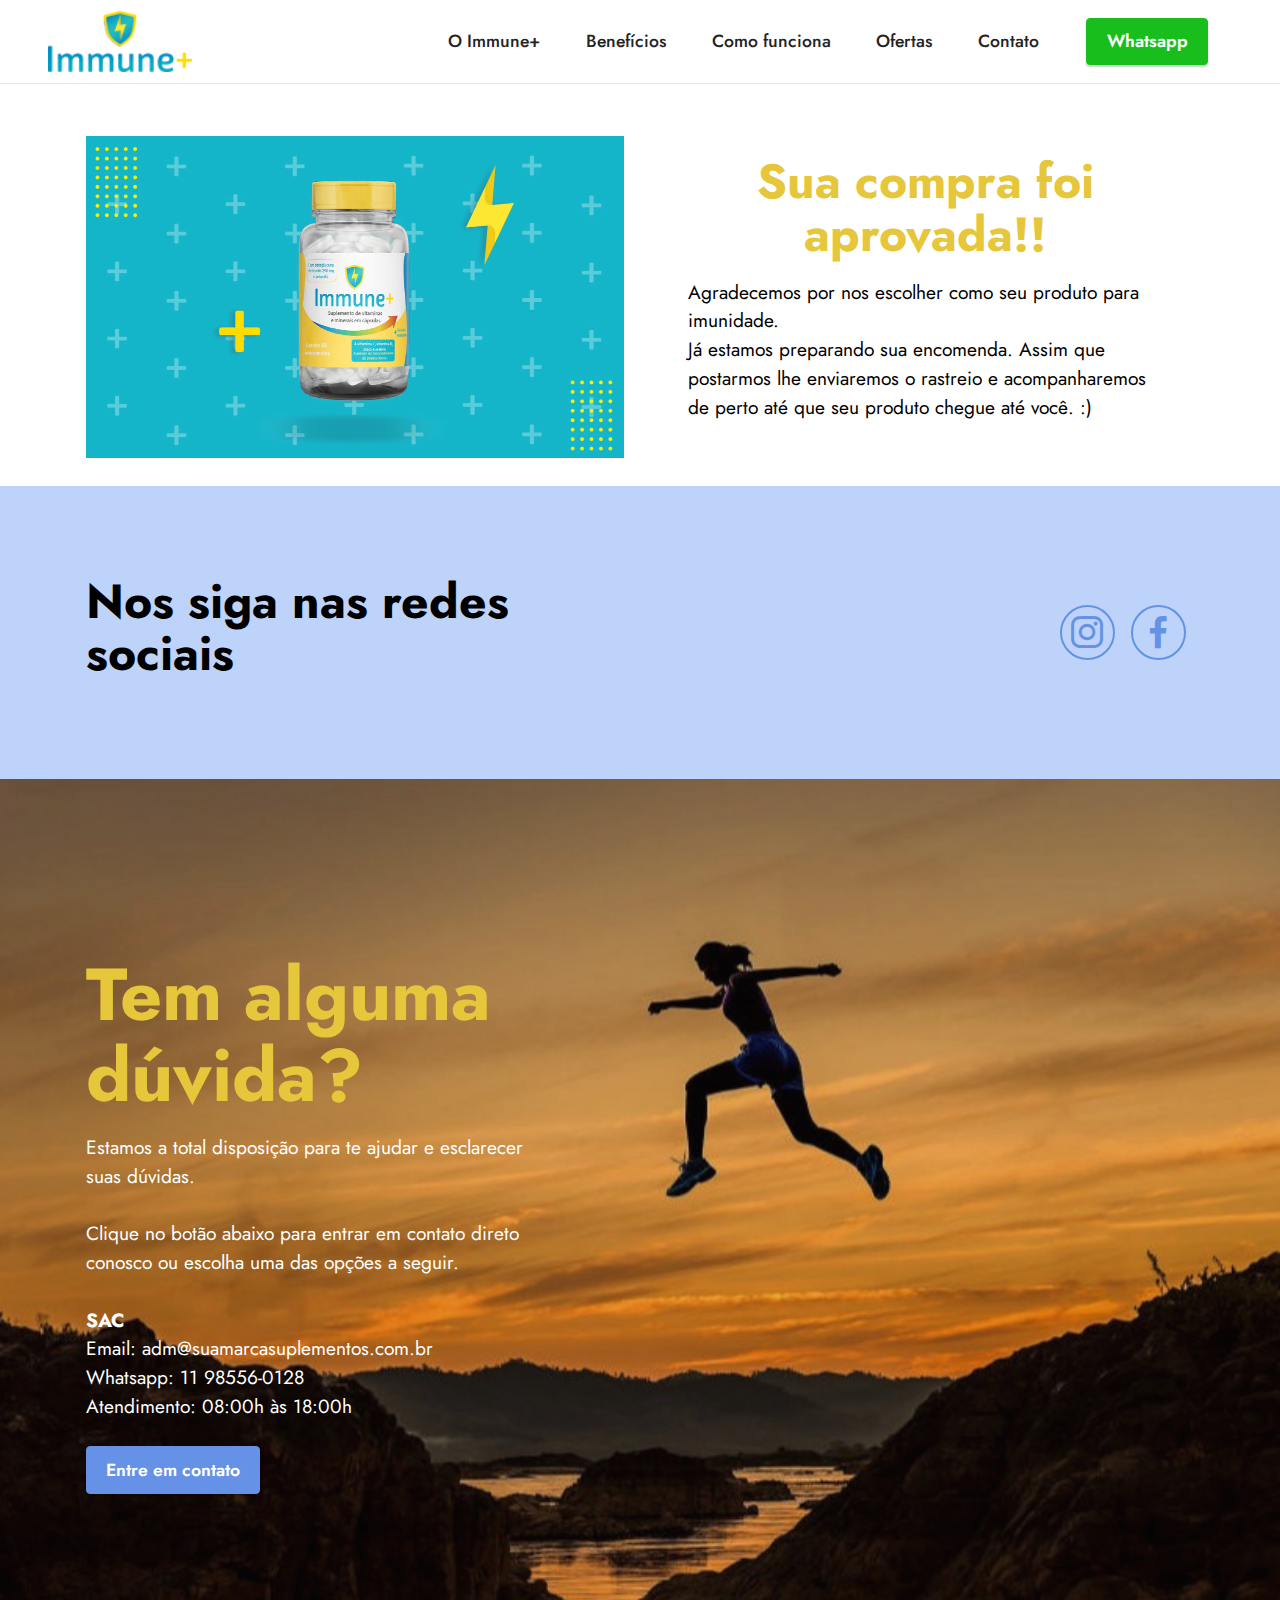
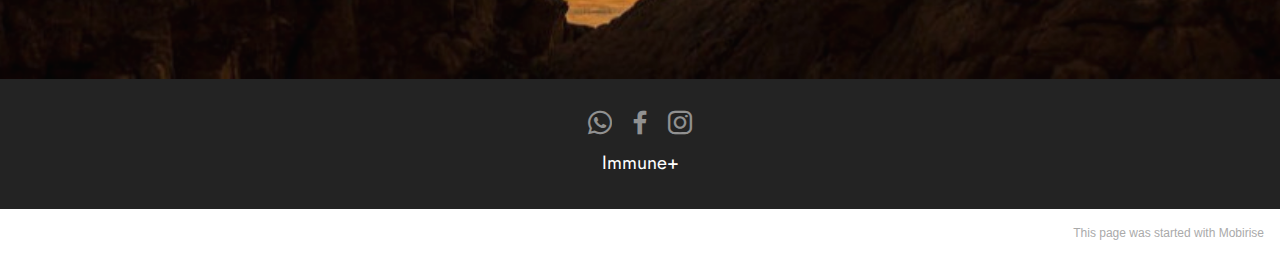
==== Aprovada.html @ 09634fb7 "create github pages" ====
<!DOCTYPE html>
<html  >
<head>
  <!-- Site made with Mobirise Website Builder v5.3.10, https://mobirise.com -->
  <meta charset="UTF-8">
  <meta http-equiv="X-UA-Compatible" content="IE=edge">
  <meta name="generator" content="Mobirise v5.3.10, mobirise.com">
  <meta name="viewport" content="width=device-width, initial-scale=1, minimum-scale=1">
  <link rel="shortcut icon" href="assets/images/logo-121x51.png" type="image/x-icon">
  <meta name="description" content="">
  
  
  <title>Aprovada</title>
  <link rel="stylesheet" href="assets/tether/tether.min.css">
  <link rel="stylesheet" href="assets/bootstrap/css/bootstrap.min.css">
  <link rel="stylesheet" href="assets/bootstrap/css/bootstrap-grid.min.css">
  <link rel="stylesheet" href="assets/bootstrap/css/bootstrap-reboot.min.css">
  <link rel="stylesheet" href="assets/socicon/css/styles.css">
  <link rel="stylesheet" href="assets/dropdown/css/style.css">
  <link rel="stylesheet" href="assets/theme/css/style.css">
  <link rel="preload" href="https://fonts.googleapis.com/css?family=Jost:100,200,300,400,500,600,700,800,900,100i,200i,300i,400i,500i,600i,700i,800i,900i&display=swap" as="style" onload="this.onload=null;this.rel='stylesheet'">
  <noscript><link rel="stylesheet" href="https://fonts.googleapis.com/css?family=Jost:100,200,300,400,500,600,700,800,900,100i,200i,300i,400i,500i,600i,700i,800i,900i&display=swap"></noscript>
  <link rel="preload" as="style" href="assets/mobirise/css/mbr-additional.css"><link rel="stylesheet" href="assets/mobirise/css/mbr-additional.css" type="text/css">
  
  
  
  
</head>
<body>

<!-- Analytics -->
<!-- Global site tag (gtag.js) - Google Analytics -->
<script async src="https://www.googletagmanager.com/gtag/js?id=G-93NF9G86T4"></script>
<script>
  window.dataLayer = window.dataLayer || [];
  function gtag(){dataLayer.push(arguments);}
  gtag('js', new Date());

  gtag('config', 'G-93NF9G86T4');
</script>
<!-- /Analytics -->


  
  <section class="menu cid-sDfFAs3XtH" once="menu" id="menu1-24">
    
    <nav class="navbar navbar-dropdown navbar-fixed-top navbar-expand-lg">
        <div class="container-fluid">
            <div class="navbar-brand">
                <span class="navbar-logo">
                    <a href="index.html">
                        <img src="assets/images/logo-121x51.png" alt="Immune+" style="height: 3.8rem;">
                    </a>
                </span>
                
            </div>
            <button class="navbar-toggler" type="button" data-toggle="collapse" data-target="#navbarSupportedContent" aria-controls="navbarNavAltMarkup" aria-expanded="false" aria-label="Toggle navigation">
                <div class="hamburger">
                    <span></span>
                    <span></span>
                    <span></span>
                    <span></span>
                </div>
            </button>
            <div class="collapse navbar-collapse" id="navbarSupportedContent">
                <ul class="navbar-nav nav-dropdown" data-app-modern-menu="true"><li class="nav-item"><a class="nav-link link text-black text-primary display-4" href="Immune+.html#image1-z">O Immune+</a></li><li class="nav-item"><a class="nav-link link text-black text-primary display-4" href="Immune+.html#features13-1g">Benefícios</a></li><li class="nav-item"><a class="nav-link link text-black text-primary display-4" href="Immune+.html#gallery3-u">Como funciona</a></li><li class="nav-item"><a class="nav-link link text-black text-primary display-4" href="Immune+.html#features4-1k">Ofertas</a></li><li class="nav-item"><a class="nav-link link text-black text-primary display-4" href="Immune+.html#header1-1n">Contato</a></li></ul>
                
                <div class="navbar-buttons mbr-section-btn"><a class="btn btn-secondary display-4" href="https://linktr.ee/Immunemais" target="_blank">Whatsapp</a></div>
            </div>
        </div>
    </nav>

</section>

<section class="image1 cid-sDfFAgtSnd" id="image1-1r">
    

    

    <div class="container">
        <div class="row align-items-center">
            <div class="col-12 col-lg-6">
                <div class="image-wrapper">
                    <img src="assets/images/banner-immune-1076x643.jpg" alt="Mobirise">
                    
                </div>
            </div>
            <div class="col-12 col-lg">
                <div class="text-wrapper">
                    <h3 class="mbr-section-title mbr-fonts-style mb-3 display-2"><strong>Sua compra foi aprovada!!</strong></h3>
                    <p class="mbr-text mbr-fonts-style display-7">Agradecemos por nos escolher como seu produto para imunidade.<br>Já estamos preparando sua encomenda. Assim que postarmos lhe enviaremos o rastreio e acompanharemos de perto até que seu produto chegue até você. :)</p>
                </div>
            </div>
        </div>
    </div>
</section>

<section class="contacts4 cid-sDfFAqxFbO" id="contacts4-22">

    

    

    <div class="container">
        <div class="row align-items-center justify-content-center">
            <div class="text-content col-12 col-md-6">
                <h2 class="mbr-section-title mbr-fonts-style display-2">
                    <strong>Nos siga nas redes sociais</strong></h2>
                
            </div>
            <div class="icons d-flex align-items-center col-12 col-md-6 justify-content-end mt-md-0 mt-2 flex-wrap">
                <a href="https://www.instagram.com/immune_mais/" target="_blank">
                    <span class="mbr-iconfont mbr-iconfont-social socicon-instagram socicon"></span>
                </a>
                <a href="https://www.facebook.com/immunemaisaude" target="_blank">
                    <span class="mbr-iconfont mbr-iconfont-social socicon-facebook socicon"></span>
                </a>
                
                
                
                
                
                
                
                
            </div>
        </div>
    </div>
    
</section>

<section class="header1 cid-sDfFArlTE2 mbr-fullscreen" id="header1-23">

    

    <div class="mbr-overlay" style="opacity: 0.1; background-color: rgb(35, 35, 35);"></div>

    <div class="container">
        <div class="row">
            <div class="col-12 col-lg-5">
                <h1 class="mbr-section-title mbr-fonts-style mb-3 display-1"><strong>Tem alguma dúvida?</strong></h1>
                
                <p class="mbr-text mbr-fonts-style display-7">Estamos a total disposição para te ajudar e esclarecer suas dúvidas.
<br>
<br>Clique no botão abaixo para entrar em contato direto conosco ou escolha uma das opções a seguir.
<br>
<br><strong>SAC
</strong><br>Email: adm@suamarcasuplementos.com.br
<br>Whatsapp: 11 98556-0128
<br>Atendimento: 08:00h às 18:00h</p>
                <div class="mbr-section-btn mt-3"><a class="btn btn-primary display-4" href="https://linktr.ee/Immunemais" target="_blank">Entre em contato</a></div>
            </div>
        </div>
    </div>
</section>

<section class="footer3 cid-sDfFAt3dcm" once="footers" id="footer3-25">

    

    

    <div class="container">
        <div class="media-container-row align-center mbr-white">
            
            <div class="row social-row">
                <div class="social-list align-right pb-2">
                    
                    
                    
                    
                    
                    
                <div class="soc-item">
                        <a href="https://linktr.ee/Immunemais" target="_blank">
                            <span class="mbr-iconfont mbr-iconfont-social socicon-whatsapp socicon"></span>
                        </a>
                    </div><div class="soc-item">
                        <a href="https://www.facebook.com/immunemaisaude" target="_blank">
                            <span class="mbr-iconfont mbr-iconfont-social socicon-facebook socicon"></span>
                        </a>
                    </div><div class="soc-item">
                        <a href="https://www.instagram.com/immune_mais/" target="_blank">
                            <span class="mbr-iconfont mbr-iconfont-social socicon-instagram socicon"></span>
                        </a>
                    </div></div>
            </div>
            <div class="row row-copirayt">
                <p class="mbr-text mb-0 mbr-fonts-style mbr-white align-center display-7">Immune+</p>
            </div>
        </div>
    </div>
</section><section style="background-color: #fff; font-family: -apple-system, BlinkMacSystemFont, 'Segoe UI', 'Roboto', 'Helvetica Neue', Arial, sans-serif; color:#aaa; font-size:12px; padding: 0; align-items: center; display: flex;"><a href="https://mobirise.site/g" style="flex: 1 1; height: 3rem; padding-left: 1rem;"></a><p style="flex: 0 0 auto; margin:0; padding-right:1rem;">This <a href="https://mobirise.site/e" style="color:#aaa;">page</a> was started with Mobirise</p></section><script src="assets/web/assets/jquery/jquery.min.js"></script>  <script src="assets/popper/popper.min.js"></script>  <script src="assets/tether/tether.min.js"></script>  <script src="assets/bootstrap/js/bootstrap.min.js"></script>  <script src="assets/smoothscroll/smooth-scroll.js"></script>  <script src="assets/sociallikes/social-likes.js"></script>  <script src="assets/dropdown/js/nav-dropdown.js"></script>  <script src="assets/dropdown/js/navbar-dropdown.js"></script>  <script src="assets/touchswipe/jquery.touch-swipe.min.js"></script>  <script src="assets/theme/js/script.js"></script>  
  
  
</body>
</html>
---- assets/socicon/css/styles.css ----
@charset "UTF-8";

@font-face {
  font-family: 'Socicon';
  src:  url('../fonts/socicon.eot');
  src:  url('../fonts/socicon.eot?#iefix') format('embedded-opentype'),
    url('../fonts/socicon.woff2') format('woff2'),
    url('../fonts/socicon.ttf') format('truetype'),
    url('../fonts/socicon.woff') format('woff'),
    url('../fonts/socicon.svg#socicon') format('svg');
  font-weight: normal;
  font-style: normal;
  font-display: swap;
}

[data-icon]:before {
  font-family: "socicon" !important;
  content: attr(data-icon);
  font-style: normal !important;
  font-weight: normal !important;
  font-variant: normal !important;
  text-transform: none !important;
  speak: none;
  line-height: 1;
  -webkit-font-smoothing: antialiased;
  -moz-osx-font-smoothing: grayscale;
}

[class^="socicon-"], [class*=" socicon-"] {
  /* use !important to prevent issues with browser extensions that change fonts */
  font-family: 'Socicon' !important;
  speak: none;
  font-style: normal;
  font-weight: normal;
  font-variant: normal;
  text-transform: none;
  line-height: 1;

  /* Better Font Rendering =========== */
  -webkit-font-smoothing: antialiased;
  -moz-osx-font-smoothing: grayscale;
}

.socicon-eitaa:before {
  content: "\e97c";
}
.socicon-soroush:before {
  content: "\e97d";
}
.socicon-bale:before {
  content: "\e97e";
}
.socicon-zazzle:before {
  content: "\e97b";
}
.socicon-society6:before {
  content: "\e97a";
}
.socicon-redbubble:before {
  content: "\e979";
}
.socicon-avvo:before {
  content: "\e978";
}
.socicon-stitcher:before {
  content: "\e977";
}
.socicon-googlehangouts:before {
  content: "\e974";
}
.socicon-dlive:before {
  content: "\e975";
}
.socicon-vsco:before {
  content: "\e976";
}
.socicon-flipboard:before {
  content: "\e973";
}
.socicon-ubuntu:before {
  content: "\e958";
}
.socicon-artstation:before {
  content: "\e959";
}
.socicon-invision:before {
  content: "\e95a";
}
.socicon-torial:before {
  content: "\e95b";
}
.socicon-collectorz:before {
  content: "\e95c";
}
.socicon-seenthis:before {
  content: "\e95d";
}
.socicon-googleplaymusic:before {
  content: "\e95e";
}
.socicon-debian:before {
  content: "\e95f";
}
.socicon-filmfreeway:before {
  content: "\e960";
}
.socicon-gnome:before {
  content: "\e961";
}
.socicon-itchio:before {
  content: "\e962";
}
.socicon-jamendo:before {
  content: "\e963";
}
.socicon-mix:before {
  content: "\e964";
}
.socicon-sharepoint:before {
  content: "\e965";
}
.socicon-tinder:before {
  content: "\e966";
}
.socicon-windguru:before {
  content: "\e967";
}
.socicon-cdbaby:before {
  content: "\e968";
}
.socicon-elementaryos:before {
  content: "\e969";
}
.socicon-stage32:before {
  content: "\e96a";
}
.socicon-tiktok:before {
  content: "\e96b";
}
.socicon-gitter:before {
  content: "\e96c";
}
.socicon-letterboxd:before {
  content: "\e96d";
}
.socicon-threema:before {
  content: "\e96e";
}
.socicon-splice:before {
  content: "\e96f";
}
.socicon-metapop:before {
  content: "\e970";
}
.socicon-naver:before {
  content: "\e971";
}
.socicon-remote:before {
  content: "\e972";
}
.socicon-internet:before {
  content: "\e957";
}
.socicon-moddb:before {
  content: "\e94b";
}
.socicon-indiedb:before {
  content: "\e94c";
}
.socicon-traxsource:before {
  content: "\e94d";
}
.socicon-gamefor:before {
  content: "\e94e";
}
.socicon-pixiv:before {
  content: "\e94f";
}
.socicon-myanimelist:before {
  content: "\e950";
}
.socicon-blackberry:before {
  content: "\e951";
}
.socicon-wickr:before {
  content: "\e952";
}
.socicon-spip:before {
  content: "\e953";
}
.socicon-napster:before {
  content: "\e954";
}
.socicon-beatport:before {
  content: "\e955";
}
.socicon-hackerone:before {
  content: "\e956";
}
.socicon-hackernews:before {
  content: "\e946";
}
.socicon-smashwords:before {
  content: "\e947";
}
.socicon-kobo:before {
  content: "\e948";
}
.socicon-bookbub:before {
  content: "\e949";
}
.socicon-mailru:before {
  content: "\e94a";
}
.socicon-gitlab:before {
  content: "\e945";
}
.socicon-instructables:before {
  content: "\e944";
}
.socicon-portfolio:before {
  content: "\e943";
}
.socicon-codered:before {
  content: "\e940";
}
.socicon-origin:before {
  content: "\e941";
}
.socicon-nextdoor:before {
  content: "\e942";
}
.socicon-udemy:before {
  content: "\e93f";
}
.socicon-livemaster:before {
  content: "\e93e";
}
.socicon-crunchbase:before {
  content: "\e93b";
}
.socicon-homefy:before {
  content: "\e93c";
}
.socicon-calendly:before {
  content: "\e93d";
}
.socicon-realtor:before {
  content: "\e90f";
}
.socicon-tidal:before {
  content: "\e910";
}
.socicon-qobuz:before {
  content: "\e911";
}
.socicon-natgeo:before {
  content: "\e912";
}
.socicon-mastodon:before {
  content: "\e913";
}
.socicon-unsplash:before {
  content: "\e914";
}
.socicon-homeadvisor:before {
  content: "\e915";
}
.socicon-angieslist:before {
  content: "\e916";
}
.socicon-codepen:before {
  content: "\e917";
}
.socicon-slack:before {
  content: "\e918";
}
.socicon-openaigym:before {
  content: "\e919";
}
.socicon-logmein:before {
  content: "\e91a";
}
.socicon-fiverr:before {
  content: "\e91b";
}
.socicon-gotomeeting:before {
  content: "\e91c";
}
.socicon-aliexpress:before {
  content: "\e91d";
}
.socicon-guru:before {
  content: "\e91e";
}
.socicon-appstore:before {
  content: "\e91f";
}
.socicon-homes:before {
  content: "\e920";
}
.socicon-zoom:before {
  content: "\e921";
}
.socicon-alibaba:before {
  content: "\e922";
}
.socicon-craigslist:before {
  content: "\e923";
}
.socicon-wix:before {
  content: "\e924";
}
.socicon-redfin:before {
  content: "\e925";
}
.socicon-googlecalendar:before {
  content: "\e926";
}
.socicon-shopify:before {
  content: "\e927";
}
.socicon-freelancer:before {
  content: "\e928";
}
.socicon-seedrs:before {
  content: "\e929";
}
.socicon-bing:before {
  content: "\e92a";
}
.socicon-doodle:before {
  content: "\e92b";
}
.socicon-bonanza:before {
  content: "\e92c";
}
.socicon-squarespace:before {
  content: "\e92d";
}
.socicon-toptal:before {
  content: "\e92e";
}
.socicon-gust:before {
  content: "\e92f";
}
.socicon-ask:before {
  content: "\e930";
}
.socicon-trulia:before {
  content: "\e931";
}
.socicon-loomly:before {
  content: "\e932";
}
.socicon-ghost:before {
  content: "\e933";
}
.socicon-upwork:before {
  content: "\e934";
}
.socicon-fundable:before {
  content: "\e935";
}
.socicon-booking:before {
  content: "\e936";
}
.socicon-googlemaps:before {
  content: "\e937";
}
.socicon-zillow:before {
  content: "\e938";
}
.socicon-niconico:before {
  content: "\e939";
}
.socicon-toneden:before {
  content: "\e93a";
}
.socicon-augment:before {
  content: "\e908";
}
.socicon-bitbucket:before {
  content: "\e909";
}
.socicon-fyuse:before {
  content: "\e90a";
}
.socicon-yt-gaming:before {
  content: "\e90b";
}
.socicon-sketchfab:before {
  content: "\e90c";
}
.socicon-mobcrush:before {
  content: "\e90d";
}
.socicon-microsoft:before {
  content: "\e90e";
}
.socicon-pandora:before {
  content: "\e907";
}
.socicon-messenger:before {
  content: "\e906";
}
.socicon-gamewisp:before {
  content: "\e905";
}
.socicon-bloglovin:before {
  content: "\e904";
}
.socicon-tunein:before {
  content: "\e903";
}
.socicon-gamejolt:before {
  content: "\e901";
}
.socicon-trello:before {
  content: "\e902";
}
.socicon-spreadshirt:before {
  content: "\e900";
}
.socicon-500px:before {
  content: "\e000";
}
.socicon-8tracks:before {
  content: "\e001";
}
.socicon-airbnb:before {
  content: "\e002";
}
.socicon-alliance:before {
  content: "\e003";
}
.socicon-amazon:before {
  content: "\e004";
}
.socicon-amplement:before {
  content: "\e005";
}
.socicon-android:before {
  content: "\e006";
}
.socicon-angellist:before {
  content: "\e007";
}
.socicon-apple:before {
  content: "\e008";
}
.socicon-appnet:before {
  content: "\e009";
}
.socicon-baidu:before {
  content: "\e00a";
}
.socicon-bandcamp:before {
  content: "\e00b";
}
.socicon-battlenet:before {
  content: "\e00c";
}
.socicon-mixer:before {
  content: "\e00d";
}
.socicon-bebee:before {
  content: "\e00e";
}
.socicon-bebo:before {
  content: "\e00f";
}
.socicon-behance:before {
  content: "\e010";
}
.socicon-blizzard:before {
  content: "\e011";
}
.socicon-blogger:before {
  content: "\e012";
}
.socicon-buffer:before {
  content: "\e013";
}
.socicon-chrome:before {
  content: "\e014";
}
.socicon-coderwall:before {
  content: "\e015";
}
.socicon-curse:before {
  content: "\e016";
}
.socicon-dailymotion:before {
  content: "\e017";
}
.socicon-deezer:before {
  content: "\e018";
}
.socicon-delicious:before {
  content: "\e019";
}
.socicon-deviantart:before {
  content: "\e01a";
}
.socicon-diablo:before {
  content: "\e01b";
}
.socicon-digg:before {
  content: "\e01c";
}
.socicon-discord:before {
  content: "\e01d";
}
.socicon-disqus:before {
  content: "\e01e";
}
.socicon-douban:before {
  content: "\e01f";
}
.socicon-draugiem:before {
  content: "\e020";
}
.socicon-dribbble:before {
  content: "\e021";
}
.socicon-drupal:before {
  content: "\e022";
}
.socicon-ebay:before {
  content: "\e023";
}
.socicon-ello:before {
  content: "\e024";
}
.socicon-endomodo:before {
  content: "\e025";
}
.socicon-envato:before {
  content: "\e026";
}
.socicon-etsy:before {
  content: "\e027";
}
.socicon-facebook:before {
  content: "\e028";
}
.socicon-feedburner:before {
  content: "\e029";
}
.socicon-filmweb:before {
  content: "\e02a";
}
.socicon-firefox:before {
  content: "\e02b";
}
.socicon-flattr:before {
  content: "\e02c";
}
.socicon-flickr:before {
  content: "\e02d";
}
.socicon-formulr:before {
  content: "\e02e";
}
.socicon-forrst:before {
  content: "\e02f";
}
.socicon-foursquare:before {
  content: "\e030";
}
.socicon-friendfeed:before {
  content: "\e031";
}
.socicon-github:before {
  content: "\e032";
}
.socicon-goodreads:before {
  content: "\e033";
}
.socicon-google:before {
  content: "\e034";
}
.socicon-googlescholar:before {
  content: "\e035";
}
.socicon-googlegroups:before {
  content: "\e036";
}
.socicon-googlephotos:before {
  content: "\e037";
}
.socicon-googleplus:before {
  content: "\e038";
}
.socicon-grooveshark:before {
  content: "\e039";
}
.socicon-hackerrank:before {
  content: "\e03a";
}
.socicon-hearthstone:before {
  content: "\e03b";
}
.socicon-hellocoton:before {
  content: "\e03c";
}
.socicon-heroes:before {
  content: "\e03d";
}
.socicon-smashcast:before {
  content: "\e03e";
}
.socicon-horde:before {
  content: "\e03f";
}
.socicon-houzz:before {
  content: "\e040";
}
.socicon-icq:before {
  content: "\e041";
}
.socicon-identica:before {
  content: "\e042";
}
.socicon-imdb:before {
  content: "\e043";
}
.socicon-instagram:before {
  content: "\e044";
}
.socicon-issuu:before {
  content: "\e045";
}
.socicon-istock:before {
  content: "\e046";
}
.socicon-itunes:before {
  content: "\e047";
}
.socicon-keybase:before {
  content: "\e048";
}
.socicon-lanyrd:before {
  content: "\e049";
}
.socicon-lastfm:before {
  content: "\e04a";
}
.socicon-line:before {
  content: "\e04b";
}
.socicon-linkedin:before {
  content: "\e04c";
}
.socicon-livejournal:before {
  content: "\e04d";
}
.socicon-lyft:before {
  content: "\e04e";
}
.socicon-macos:before {
  content: "\e04f";
}
.socicon-mail:before {
  content: "\e050";
}
.socicon-medium:before {
  content: "\e051";
}
.socicon-meetup:before {
  content: "\e052";
}
.socicon-mixcloud:before {
  content: "\e053";
}
.socicon-modelmayhem:before {
  content: "\e054";
}
.socicon-mumble:before {
  content: "\e055";
}
.socicon-myspace:before {
  content: "\e056";
}
.socicon-newsvine:before {
  content: "\e057";
}
.socicon-nintendo:before {
  content: "\e058";
}
.socicon-npm:before {
  content: "\e059";
}
.socicon-odnoklassniki:before {
  content: "\e05a";
}
.socicon-openid:before {
  content: "\e05b";
}
.socicon-opera:before {
  content: "\e05c";
}
.socicon-outlook:before {
  content: "\e05d";
}
.socicon-overwatch:before {
  content: "\e05e";
}
.socicon-patreon:before {
  content: "\e05f";
}
.socicon-paypal:before {
  content: "\e060";
}
.socicon-periscope:before {
  content: "\e061";
}
.socicon-persona:before {
  content: "\e062";
}
.socicon-pinterest:before {
  content: "\e063";
}
.socicon-play:before {
  content: "\e064";
}
.socicon-player:before {
  content: "\e065";
}
.socicon-playstation:before {
  content: "\e066";
}
.socicon-pocket:before {
  content: "\e067";
}
.socicon-qq:before {
  content: "\e068";
}
.socicon-quora:before {
  content: "\e069";
}
.socicon-raidcall:before {
  content: "\e06a";
}
.socicon-ravelry:before {
  content: "\e06b";
}
.socicon-reddit:before {
  content: "\e06c";
}
.socicon-renren:before {
  content: "\e06d";
}
.socicon-researchgate:before {
  content: "\e06e";
}
.socicon-residentadvisor:before {
  content: "\e06f";
}
.socicon-reverbnation:before {
  content: "\e070";
}
.socicon-rss:before {
  content: "\e071";
}
.socicon-sharethis:before {
  content: "\e072";
}
.socicon-skype:before {
  content: "\e073";
}
.socicon-slideshare:before {
  content: "\e074";
}
.socicon-smugmug:before {
  content: "\e075";
}
.socicon-snapchat:before {
  content: "\e076";
}
.socicon-songkick:before {
  content: "\e077";
}
.socicon-soundcloud:before {
  content: "\e078";
}
.socicon-spotify:before {
  content: "\e079";
}
.socicon-stackexchange:before {
  content: "\e07a";
}
.socicon-stackoverflow:before {
  content: "\e07b";
}
.socicon-starcraft:before {
  content: "\e07c";
}
.socicon-stayfriends:before {
  content: "\e07d";
}
.socicon-steam:before {
  content: "\e07e";
}
.socicon-storehouse:before {
  content: "\e07f";
}
.socicon-strava:before {
  content: "\e080";
}
.socicon-streamjar:before {
  content: "\e081";
}
.socicon-stumbleupon:before {
  content: "\e082";
}
.socicon-swarm:before {
  content: "\e083";
}
.socicon-teamspeak:before {
  content: "\e084";
}
.socicon-teamviewer:before {
  content: "\e085";
}
.socicon-technorati:before {
  content: "\e086";
}
.socicon-telegram:before {
  content: "\e087";
}
.socicon-tripadvisor:before {
  content: "\e088";
}
.socicon-tripit:before {
  content: "\e089";
}
.socicon-triplej:before {
  content: "\e08a";
}
.socicon-tumblr:before {
  content: "\e08b";
}
.socicon-twitch:before {
  content: "\e08c";
}
.socicon-twitter:before {
  content: "\e08d";
}
.socicon-uber:before {
  content: "\e08e";
}
.socicon-ventrilo:before {
  content: "\e08f";
}
.socicon-viadeo:before {
  content: "\e090";
}
.socicon-viber:before {
  content: "\e091";
}
.socicon-viewbug:before {
  content: "\e092";
}
.socicon-vimeo:before {
  content: "\e093";
}
.socicon-vine:before {
  content: "\e094";
}
.socicon-vkontakte:before {
  content: "\e095";
}
.socicon-warcraft:before {
  content: "\e096";
}
.socicon-wechat:before {
  content: "\e097";
}
.socicon-weibo:before {
  content: "\e098";
}
.socicon-whatsapp:before {
  content: "\e099";
}
.socicon-wikipedia:before {
  content: "\e09a";
}
.socicon-windows:before {
  content: "\e09b";
}
.socicon-wordpress:before {
  content: "\e09c";
}
.socicon-wykop:before {
  content: "\e09d";
}
.socicon-xbox:before {
  content: "\e09e";
}
.socicon-xing:before {
  content: "\e09f";
}
.socicon-yahoo:before {
  content: "\e0a0";
}
.socicon-yammer:before {
  content: "\e0a1";
}
.socicon-yandex:before {
  content: "\e0a2";
}
.socicon-yelp:before {
  content: "\e0a3";
}
.socicon-younow:before {
  content: "\e0a4";
}
.socicon-youtube:before {
  content: "\e0a5";
}
.socicon-zapier:before {
  content: "\e0a6";
}
.socicon-zerply:before {
  content: "\e0a7";
}
.socicon-zomato:before {
  content: "\e0a8";
}
.socicon-zynga:before {
  content: "\e0a9";
}
---- assets/dropdown/css/style.css ----
.navbar-dropdown {
  left: 0;
  padding: 0;
  position: absolute;
  right: 0;
  top: 0;
  transition: all 0.45s ease;
  z-index: 1030;
  background: #282828; }
  .navbar-dropdown .navbar-logo {
    margin-right: 0.8rem;
    transition: margin 0.3s ease-in-out;
    vertical-align: middle; }
    .navbar-dropdown .navbar-logo img {
      height: 3.125rem;
      transition: all 0.3s ease-in-out; }
    .navbar-dropdown .navbar-logo.mbr-iconfont {
      font-size: 3.125rem;
      line-height: 3.125rem; }
  .navbar-dropdown .navbar-caption {
    font-weight: 700;
    white-space: normal;
    vertical-align: -4px;
    line-height: 3.125rem !important; }
    .navbar-dropdown .navbar-caption, .navbar-dropdown .navbar-caption:hover {
      color: inherit;
      text-decoration: none; }
  .navbar-dropdown .mbr-iconfont + .navbar-caption {
    vertical-align: -1px; }
  .navbar-dropdown.navbar-fixed-top {
    position: fixed; }
  .navbar-dropdown .navbar-brand span {
    vertical-align: -4px; }
  .navbar-dropdown.bg-color.transparent {
    background: none; }
  .navbar-dropdown.navbar-short .navbar-brand {
    padding: 0.625rem 0; }
    .navbar-dropdown.navbar-short .navbar-brand span {
      vertical-align: -1px; }
  .navbar-dropdown.navbar-short .navbar-caption {
    line-height: 2.375rem !important;
    vertical-align: -2px; }
  .navbar-dropdown.navbar-short .navbar-logo {
    margin-right: 0.5rem; }
    .navbar-dropdown.navbar-short .navbar-logo img {
      height: 2.375rem; }
    .navbar-dropdown.navbar-short .navbar-logo.mbr-iconfont {
      font-size: 2.375rem;
      line-height: 2.375rem; }
  .navbar-dropdown.navbar-short .mbr-table-cell {
    height: 3.625rem; }
  .navbar-dropdown .navbar-close {
    left: 0.6875rem;
    position: fixed;
    top: 0.75rem;
    z-index: 1000; }
  .navbar-dropdown .hamburger-icon {
    content: "";
    display: inline-block;
    vertical-align: middle;
    width: 16px;
    -webkit-box-shadow: 0 -6px 0 1px #282828,0 0 0 1px #282828,0 6px 0 1px #282828;
    -moz-box-shadow: 0 -6px 0 1px #282828,0 0 0 1px #282828,0 6px 0 1px #282828;
    box-shadow: 0 -6px 0 1px #282828,0 0 0 1px #282828,0 6px 0 1px #282828; }

.dropdown-menu .dropdown-toggle[data-toggle="dropdown-submenu"]::after {
  border-bottom: 0.35em solid transparent;
  border-left: 0.35em solid;
  border-right: 0;
  border-top: 0.35em solid transparent;
  margin-left: 0.3rem; }

.dropdown-menu .dropdown-item:focus {
  outline: 0; }

.nav-dropdown {
  font-size: 0.75rem;
  font-weight: 500;
  height: auto !important; }
  .nav-dropdown .nav-btn {
    padding-left: 1rem; }
  .nav-dropdown .link {
    margin: .667em 1.667em;
    font-weight: 500;
    padding: 0;
    transition: color .2s ease-in-out; }
    .nav-dropdown .link.dropdown-toggle {
      margin-right: 2.583em; }
      .nav-dropdown .link.dropdown-toggle::after {
        margin-left: .25rem;
        border-top: 0.35em solid;
        border-right: 0.35em solid transparent;
        border-left: 0.35em solid transparent;
        border-bottom: 0; }
      .nav-dropdown .link.dropdown-toggle[aria-expanded="true"] {
        margin: 0;
        padding: 0.667em 3.263em  0.667em 1.667em; }
  .nav-dropdown .link::after,
  .nav-dropdown .dropdown-item::after {
    color: inherit; }
  .nav-dropdown .btn {
    font-size: 0.75rem;
    font-weight: 700;
    letter-spacing: 0;
    margin-bottom: 0;
    padding-left: 1.25rem;
    padding-right: 1.25rem; }
  .nav-dropdown .dropdown-menu {
    border-radius: 0;
    border: 0;
    left: 0;
    margin: 0;
    padding-bottom: 1.25rem;
    padding-top: 1.25rem;
    position: relative; }
  .nav-dropdown .dropdown-submenu {
    margin-left: 0.125rem;
    top: 0; }
  .nav-dropdown .dropdown-item {
    font-weight: 500;
    line-height: 2;
    padding: 0.3846em 4.615em 0.3846em 1.5385em;
    position: relative;
    transition: color .2s ease-in-out, background-color .2s ease-in-out; }
    .nav-dropdown .dropdown-item::after {
      margin-top: -0.3077em;
      position: absolute;
      right: 1.1538em;
      top: 50%; }
    .nav-dropdown .dropdown-item:focus, .nav-dropdown .dropdown-item:hover {
      background: none; }

@media (max-width: 767px) {
  .nav-dropdown.navbar-toggleable-sm {
    bottom: 0;
    display: none;
    left: 0;
    overflow-x: hidden;
    position: fixed;
    top: 0;
    transform: translateX(-100%);
    -ms-transform: translateX(-100%);
    -webkit-transform: translateX(-100%);
    width: 18.75rem;
    z-index: 999; } }
.nav-dropdown.navbar-toggleable-xl {
  bottom: 0;
  display: none;
  left: 0;
  overflow-x: hidden;
  position: fixed;
  top: 0;
  transform: translateX(-100%);
  -ms-transform: translateX(-100%);
  -webkit-transform: translateX(-100%);
  width: 18.75rem;
  z-index: 999; }

.nav-dropdown-sm {
  display: block !important;
  overflow-x: hidden;
  overflow: auto;
  padding-top: 3.875rem; }
  .nav-dropdown-sm::after {
    content: "";
    display: block;
    height: 3rem;
    width: 100%; }
  .nav-dropdown-sm.collapse.in ~ .navbar-close {
    display: block !important; }
  .nav-dropdown-sm.collapsing, .nav-dropdown-sm.collapse.in {
    transform: translateX(0);
    -ms-transform: translateX(0);
    -webkit-transform: translateX(0);
    transition: all 0.25s ease-out;
    -webkit-transition: all 0.25s ease-out;
    background: #282828; }
  .nav-dropdown-sm.collapsing[aria-expanded="false"] {
    transform: translateX(-100%);
    -ms-transform: translateX(-100%);
    -webkit-transform: translateX(-100%); }
  .nav-dropdown-sm .nav-item {
    display: block;
    margin-left: 0 !important;
    padding-left: 0; }
  .nav-dropdown-sm .link,
  .nav-dropdown-sm .dropdown-item {
    border-top: 1px dotted rgba(255, 255, 255, 0.1);
    font-size: 0.8125rem;
    line-height: 1.6;
    margin: 0 !important;
    padding: 0.875rem 2.4rem 0.875rem 1.5625rem !important;
    position: relative;
    white-space: normal; }
    .nav-dropdown-sm .link:focus, .nav-dropdown-sm .link:hover,
    .nav-dropdown-sm .dropdown-item:focus,
    .nav-dropdown-sm .dropdown-item:hover {
      background: rgba(0, 0, 0, 0.2) !important;
      color: #c0a375; }
  .nav-dropdown-sm .nav-btn {
    position: relative;
    padding: 1.5625rem 1.5625rem 0 1.5625rem; }
    .nav-dropdown-sm .nav-btn::before {
      border-top: 1px dotted rgba(255, 255, 255, 0.1);
      content: "";
      left: 0;
      position: absolute;
      top: 0;
      width: 100%; }
    .nav-dropdown-sm .nav-btn + .nav-btn {
      padding-top: 0.625rem; }
      .nav-dropdown-sm .nav-btn + .nav-btn::before {
        display: none; }
  .nav-dropdown-sm .btn {
    padding: 0.625rem 0; }
  .nav-dropdown-sm .dropdown-toggle[data-toggle="dropdown-submenu"]::after {
    margin-left: .25rem;
    border-top: 0.35em solid;
    border-right: 0.35em solid transparent;
    border-left: 0.35em solid transparent;
    border-bottom: 0; }
  .nav-dropdown-sm .dropdown-toggle[data-toggle="dropdown-submenu"][aria-expanded="true"]::after {
    border-top: 0;
    border-right: 0.35em solid transparent;
    border-left: 0.35em solid transparent;
    border-bottom: 0.35em solid; }
  .nav-dropdown-sm .dropdown-menu {
    margin: 0;
    padding: 0;
    position: relative;
    top: 0;
    left: 0;
    width: 100%;
    border: 0;
    float: none;
    border-radius: 0;
    background: none; }
  .nav-dropdown-sm .dropdown-submenu {
    left: 100%;
    margin-left: 0.125rem;
    margin-top: -1.25rem;
    top: 0; }

.navbar-toggleable-sm .nav-dropdown .dropdown-menu {
  position: absolute; }

.navbar-toggleable-sm .nav-dropdown .dropdown-submenu {
  left: 100%;
  margin-left: 0.125rem;
  margin-top: -1.25rem;
  top: 0; }

.navbar-toggleable-sm.opened .nav-dropdown .dropdown-menu {
  position: relative; }

.navbar-toggleable-sm.opened .nav-dropdown .dropdown-submenu {
  left: 0;
  margin-left: 00rem;
  margin-top: 0rem;
  top: 0; }

.is-builder .nav-dropdown.collapsing {
  transition: none !important; }

/*# sourceMappingURL=style.css.map */
---- assets/theme/css/style.css ----
@charset "UTF-8";
section {
  background-color: #ffffff;
}

body {
  font-style: normal;
  line-height: 1.5;
  font-weight: 400;
  color: #232323;
  position: relative;
}

section,
.container,
.container-fluid {
  position: relative;
  word-wrap: break-word;
}

a.mbr-iconfont:hover {
  text-decoration: none;
}

.article .lead p,
.article .lead ul,
.article .lead ol,
.article .lead pre,
.article .lead blockquote {
  margin-bottom: 0;
}

a {
  font-style: normal;
  font-weight: 400;
  cursor: pointer;
}
a, a:hover {
  text-decoration: none;
}

.mbr-section-title {
  font-style: normal;
  line-height: 1.3;
}

.mbr-section-subtitle {
  line-height: 1.3;
}

.mbr-text {
  font-style: normal;
  line-height: 1.7;
}

h1,
h2,
h3,
h4,
h5,
h6,
.display-1,
.display-2,
.display-4,
.display-5,
.display-7,
span,
p,
a {
  line-height: 1;
  word-break: break-word;
  word-wrap: break-word;
  font-weight: 400;
}

b,
strong {
  font-weight: bold;
}

input:-webkit-autofill, input:-webkit-autofill:hover, input:-webkit-autofill:focus, input:-webkit-autofill:active {
  transition-delay: 9999s;
  -webkit-transition-property: background-color, color;
  transition-property: background-color, color;
}

textarea[type=hidden] {
  display: none;
}

section {
  background-position: 50% 50%;
  background-repeat: no-repeat;
  background-size: cover;
}
section .mbr-background-video,
section .mbr-background-video-preview {
  position: absolute;
  bottom: 0;
  left: 0;
  right: 0;
  top: 0;
}

.hidden {
  visibility: hidden;
}

.mbr-z-index20 {
  z-index: 20;
}

/*! Base colors */
.mbr-white {
  color: #ffffff;
}

.mbr-black {
  color: #111111;
}

.mbr-bg-white {
  background-color: #ffffff;
}

.mbr-bg-black {
  background-color: #000000;
}

/*! Text-aligns */
.align-left {
  text-align: left;
}

.align-center {
  text-align: center;
}

.align-right {
  text-align: right;
}

/*! Font-weight  */
.mbr-light {
  font-weight: 300;
}

.mbr-regular {
  font-weight: 400;
}

.mbr-semibold {
  font-weight: 500;
}

.mbr-bold {
  font-weight: 700;
}

/*! Media  */
.media-content {
  flex-basis: 100%;
}

.media-container-row {
  display: flex;
  flex-direction: row;
  flex-wrap: wrap;
  justify-content: center;
  align-content: center;
  align-items: start;
}
.media-container-row .media-size-item {
  width: 400px;
}

.media-container-column {
  display: flex;
  flex-direction: column;
  flex-wrap: wrap;
  justify-content: center;
  align-content: center;
  align-items: stretch;
}
.media-container-column > * {
  width: 100%;
}

@media (min-width: 992px) {
  .media-container-row {
    flex-wrap: nowrap;
  }
}
figure {
  margin-bottom: 0;
  overflow: hidden;
}

figure[mbr-media-size] {
  transition: width 0.1s;
}

img,
iframe {
  display: block;
  width: 100%;
}

.card {
  background-color: transparent;
  border: none;
}

.card-box {
  width: 100%;
}

.card-img {
  text-align: center;
  flex-shrink: 0;
  -webkit-flex-shrink: 0;
}

.media {
  max-width: 100%;
  margin: 0 auto;
}

.mbr-figure {
  align-self: center;
}

.media-container > div {
  max-width: 100%;
}

.mbr-figure img,
.card-img img {
  width: 100%;
}

@media (max-width: 991px) {
  .media-size-item {
    width: auto !important;
  }

  .media {
    width: auto;
  }

  .mbr-figure {
    width: 100% !important;
  }
}
/*! Buttons */
.mbr-section-btn {
  margin-left: -0.6rem;
  margin-right: -0.6rem;
  font-size: 0;
}

.btn {
  font-weight: 600;
  border-width: 1px;
  font-style: normal;
  margin: 0.6rem 0.6rem;
  white-space: normal;
  transition: all 0.2s ease-in-out;
  display: inline-flex;
  align-items: center;
  justify-content: center;
  word-break: break-word;
}

.btn-sm {
  font-weight: 600;
  letter-spacing: 0px;
  transition: all 0.3s ease-in-out;
}

.btn-md {
  font-weight: 600;
  letter-spacing: 0px;
  transition: all 0.3s ease-in-out;
}

.btn-lg {
  font-weight: 600;
  letter-spacing: 0px;
  transition: all 0.3s ease-in-out;
}

.btn-form {
  margin: 0;
}
.btn-form:hover {
  cursor: pointer;
}

nav .mbr-section-btn {
  margin-left: 0rem;
  margin-right: 0rem;
}

/*! Btn icon margin */
.btn .mbr-iconfont,
.btn.btn-sm .mbr-iconfont {
  order: 1;
  cursor: pointer;
  margin-left: 0.5rem;
  vertical-align: sub;
}

.btn.btn-md .mbr-iconfont,
.btn.btn-md .mbr-iconfont {
  margin-left: 0.8rem;
}

.mbr-regular {
  font-weight: 400;
}

.mbr-semibold {
  font-weight: 500;
}

.mbr-bold {
  font-weight: 700;
}

[type=submit] {
  -webkit-appearance: none;
}

/*! Full-screen */
.mbr-fullscreen .mbr-overlay {
  min-height: 100vh;
}

.mbr-fullscreen {
  display: flex;
  display: -moz-flex;
  display: -ms-flex;
  display: -o-flex;
  align-items: center;
  min-height: 100vh;
  padding-top: 3rem;
  padding-bottom: 3rem;
}

/*! Map */
.map {
  height: 25rem;
  position: relative;
}
.map iframe {
  width: 100%;
  height: 100%;
}

/*! Scroll to top arrow */
.mbr-arrow-up {
  bottom: 25px;
  right: 90px;
  position: fixed;
  text-align: right;
  z-index: 5000;
  color: #ffffff;
  font-size: 22px;
}

.mbr-arrow-up a {
  background: rgba(0, 0, 0, 0.2);
  border-radius: 50%;
  color: #fff;
  display: inline-block;
  height: 60px;
  width: 60px;
  border: 2px solid #fff;
  outline-style: none !important;
  position: relative;
  text-decoration: none;
  transition: all 0.3s ease-in-out;
  cursor: pointer;
  text-align: center;
}
.mbr-arrow-up a:hover {
  background-color: rgba(0, 0, 0, 0.4);
}
.mbr-arrow-up a i {
  line-height: 60px;
}

.mbr-arrow-up-icon {
  display: block;
  color: #fff;
}

.mbr-arrow-up-icon::before {
  content: "›";
  display: inline-block;
  font-family: serif;
  font-size: 22px;
  line-height: 1;
  font-style: normal;
  position: relative;
  top: 6px;
  left: -4px;
  transform: rotate(-90deg);
}

/*! Arrow Down */
.mbr-arrow {
  position: absolute;
  bottom: 45px;
  left: 50%;
  width: 60px;
  height: 60px;
  cursor: pointer;
  background-color: rgba(80, 80, 80, 0.5);
  border-radius: 50%;
  transform: translateX(-50%);
}
@media (max-width: 767px) {
  .mbr-arrow {
    display: none;
  }
}
.mbr-arrow > a {
  display: inline-block;
  text-decoration: none;
  outline-style: none;
  -webkit-animation: arrowdown 1.7s ease-in-out infinite;
          animation: arrowdown 1.7s ease-in-out infinite;
  color: #ffffff;
}
.mbr-arrow > a > i {
  position: absolute;
  top: -2px;
  left: 15px;
  font-size: 2rem;
}

#scrollToTop a i::before {
  content: "";
  position: absolute;
  display: block;
  border-bottom: 2.5px solid #fff;
  border-left: 2.5px solid #fff;
  width: 27.8%;
  height: 27.8%;
  left: 50%;
  top: 51%;
  transform: translateY(-30%) translateX(-50%) rotate(135deg);
}

@keyframes arrowdown {
  0% {
    transform: translateY(0px);
  }
  50% {
    transform: translateY(-5px);
  }
  100% {
    transform: translateY(0px);
  }
}
@-webkit-keyframes arrowdown {
  0% {
    transform: translateY(0px);
  }
  50% {
    transform: translateY(-5px);
  }
  100% {
    transform: translateY(0px);
  }
}
@media (max-width: 500px) {
  .mbr-arrow-up {
    left: 0;
    right: 0;
    text-align: center;
  }
}
/*Gradients animation*/
@keyframes gradient-animation {
  from {
    background-position: 0% 100%;
    -webkit-animation-timing-function: ease-in-out;
            animation-timing-function: ease-in-out;
  }
  to {
    background-position: 100% 0%;
    -webkit-animation-timing-function: ease-in-out;
            animation-timing-function: ease-in-out;
  }
}
@-webkit-keyframes gradient-animation {
  from {
    background-position: 0% 100%;
    -webkit-animation-timing-function: ease-in-out;
            animation-timing-function: ease-in-out;
  }
  to {
    background-position: 100% 0%;
    -webkit-animation-timing-function: ease-in-out;
            animation-timing-function: ease-in-out;
  }
}
.bg-gradient {
  background-size: 200% 200%;
  animation: gradient-animation 5s infinite alternate;
  -webkit-animation: gradient-animation 5s infinite alternate;
}

.menu .navbar-brand {
  display: -webkit-flex;
}
.menu .navbar-brand span {
  display: flex;
  display: -webkit-flex;
}
.menu .navbar-brand .navbar-caption-wrap {
  display: -webkit-flex;
}
.menu .navbar-brand .navbar-logo img {
  display: -webkit-flex;
  width: auto;
}
@media (min-width: 768px) and (max-width: 991px) {
  .menu .navbar-toggleable-sm .navbar-nav {
    display: -ms-flexbox;
  }
}
@media (max-width: 991px) {
  .menu .navbar-collapse {
    max-height: 93.5vh;
  }
  .menu .navbar-collapse.show {
    overflow: auto;
  }
}
@media (min-width: 992px) {
  .menu .navbar-nav.nav-dropdown {
    display: -webkit-flex;
  }
  .menu .navbar-toggleable-sm .navbar-collapse {
    display: -webkit-flex !important;
  }
  .menu .collapsed .navbar-collapse {
    max-height: 93.5vh;
  }
  .menu .collapsed .navbar-collapse.show {
    overflow: auto;
  }
}
@media (max-width: 767px) {
  .menu .navbar-collapse {
    max-height: 80vh;
  }
}

.nav-link .mbr-iconfont {
  margin-right: 0.5rem;
}

.navbar {
  display: -webkit-flex;
  -webkit-flex-wrap: wrap;
  -webkit-align-items: center;
  -webkit-justify-content: space-between;
}

.navbar-collapse {
  -webkit-flex-basis: 100%;
  -webkit-flex-grow: 1;
  -webkit-align-items: center;
}

.nav-dropdown .link {
  padding: 0.667em 1.667em !important;
  margin: 0 !important;
}

.nav {
  display: -webkit-flex;
  -webkit-flex-wrap: wrap;
}

.row {
  display: -webkit-flex;
  -webkit-flex-wrap: wrap;
}

.justify-content-center {
  -webkit-justify-content: center;
}

.form-inline {
  display: -webkit-flex;
}

.card-wrapper {
  -webkit-flex: 1;
}

.carousel-control {
  z-index: 10;
  display: -webkit-flex;
}

.carousel-controls {
  display: -webkit-flex;
}

.media {
  display: -webkit-flex;
}

.form-group:focus {
  outline: none;
}

.jq-selectbox__select {
  padding: 7px 0;
  position: relative;
}

.jq-selectbox__dropdown {
  overflow: hidden;
  border-radius: 10px;
  position: absolute;
  top: 100%;
  left: 0 !important;
  width: 100% !important;
}

.jq-selectbox__trigger-arrow {
  right: 0;
  transform: translateY(-50%);
}

.jq-selectbox li {
  padding: 1.07em 0.5em;
}

input[type=range] {
  padding-left: 0 !important;
  padding-right: 0 !important;
}

.modal-dialog,
.modal-content {
  height: 100%;
}

.modal-dialog .carousel-inner {
  height: calc(100vh - 1.75rem);
}
@media (max-width: 575px) {
  .modal-dialog .carousel-inner {
    height: calc(100vh - 1rem);
  }
}

.carousel-item {
  text-align: center;
}

.carousel-item img {
  margin: auto;
}

.navbar-toggler {
  align-self: flex-start;
  padding: 0.25rem 0.75rem;
  font-size: 1.25rem;
  line-height: 1;
  background: transparent;
  border: 1px solid transparent;
  border-radius: 0.25rem;
}

.navbar-toggler:focus,
.navbar-toggler:hover {
  text-decoration: none;
}

.navbar-toggler-icon {
  display: inline-block;
  width: 1.5em;
  height: 1.5em;
  vertical-align: middle;
  content: "";
  background: no-repeat center center;
  background-size: 100% 100%;
}

.navbar-toggler-left {
  position: absolute;
  left: 1rem;
}

.navbar-toggler-right {
  position: absolute;
  right: 1rem;
}

.card-img {
  width: auto;
}

.menu .navbar.collapsed:not(.beta-menu) {
  flex-direction: column;
}

.carousel-item.active,
.carousel-item-next,
.carousel-item-prev {
  display: flex;
}

.note-air-layout .dropup .dropdown-menu,
.note-air-layout .navbar-fixed-bottom .dropdown .dropdown-menu {
  bottom: initial !important;
}

html,
body {
  height: auto;
  min-height: 100vh;
}

.dropup .dropdown-toggle::after {
  display: none;
}

.form-asterisk {
  font-family: initial;
  position: absolute;
  top: -2px;
  font-weight: normal;
}

.form-control-label {
  position: relative;
  cursor: pointer;
  margin-bottom: 0.357em;
  padding: 0;
}

.alert {
  color: #ffffff;
  border-radius: 0;
  border: 0;
  font-size: 1.1rem;
  line-height: 1.5;
  margin-bottom: 1.875rem;
  padding: 1.25rem;
  position: relative;
  text-align: center;
}
.alert.alert-form::after {
  background-color: inherit;
  bottom: -7px;
  content: "";
  display: block;
  height: 14px;
  left: 50%;
  margin-left: -7px;
  position: absolute;
  transform: rotate(45deg);
  width: 14px;
}

.form-control {
  background-color: #ffffff;
  background-clip: border-box;
  color: #232323;
  line-height: 1rem !important;
  height: auto;
  padding: 0.6rem 1.2rem;
  transition: border-color 0.25s ease 0s;
  border: 1px solid transparent !important;
  border-radius: 4px;
  box-shadow: rgba(0, 0, 0, 0.07) 0px 1px 1px 0px, rgba(0, 0, 0, 0.07) 0px 1px 3px 0px, rgba(0, 0, 0, 0.03) 0px 0px 0px 1px;
}
.form-active .form-control:invalid {
  border-color: red;
}

form .row {
  margin-left: -0.6rem;
  margin-right: -0.6rem;
}
form .row [class*=col] {
  padding-left: 0.6rem;
  padding-right: 0.6rem;
}

form .mbr-section-btn {
  margin: 0;
  padding-left: 0.6rem;
  padding-right: 0.6rem;
}

form .btn {
  display: flex;
  padding: 0.6rem 1.2rem;
  margin: 0;
}

form .form-check-input {
  margin-top: 0.5;
}

textarea.form-control {
  line-height: 1.5rem !important;
}

.form-group {
  margin-bottom: 1.2rem;
}

.form-control,
form .btn {
  min-height: 48px;
}

.gdpr-block label span.textGDPR input[name=gdpr] {
  top: 7px;
}

.form-control:focus {
  box-shadow: none;
}

:focus {
  outline: none;
}

.mbr-overlay {
  background-color: #000;
  bottom: 0;
  left: 0;
  opacity: 0.5;
  position: absolute;
  right: 0;
  top: 0;
  z-index: 0;
  pointer-events: none;
}

blockquote {
  font-style: italic;
  padding: 3rem;
  font-size: 1.09rem;
  position: relative;
  border-left: 3px solid;
}

ul,
ol,
pre,
blockquote {
  margin-bottom: 2.3125rem;
}

.mt-4 {
  margin-top: 2rem !important;
}

.mb-4 {
  margin-bottom: 2rem !important;
}

@media (min-width: 992px) {
  .container {
    padding-left: 16px;
    padding-right: 16px;
  }

  .row {
    margin-left: -16px;
    margin-right: -16px;
  }
  .row > [class*=col] {
    padding-left: 16px;
    padding-right: 16px;
  }
}
@media (min-width: 768px) {
  .container-fluid {
    padding-left: 32px;
    padding-right: 32px;
  }
}
@media (min-width: 768px) and (max-width: 991px) {
  .mbr-container {
    padding-left: 32px;
    padding-right: 32px;
  }
}
@media (max-width: 767px) {
  .mbr-container {
    padding-left: 16px;
    padding-right: 16px;
  }
}
.card-wrapper,
.item-wrapper {
  overflow: hidden;
}

.app-video-wrapper > img {
  opacity: 1;
}.engine {
	position: absolute;
	text-indent: -2400px;
	text-align: center;
	padding: 0;
	top: 0;
	left: -2400px;
}
---- assets/mobirise/css/mbr-additional.css ----
body {
  font-family: Jost;
}
.display-1 {
  font-family: 'Jost', sans-serif;
  font-size: 4.6rem;
  line-height: 1.1;
}
.display-1 > .mbr-iconfont {
  font-size: 5.75rem;
}
.display-2 {
  font-family: 'Jost', sans-serif;
  font-size: 3rem;
  line-height: 1.1;
}
.display-2 > .mbr-iconfont {
  font-size: 3.75rem;
}
.display-4 {
  font-family: 'Jost', sans-serif;
  font-size: 1.1rem;
  line-height: 1.5;
}
.display-4 > .mbr-iconfont {
  font-size: 1.375rem;
}
.display-5 {
  font-family: 'Jost', sans-serif;
  font-size: 2.2rem;
  line-height: 1.5;
}
.display-5 > .mbr-iconfont {
  font-size: 2.75rem;
}
.display-7 {
  font-family: 'Jost', sans-serif;
  font-size: 1.2rem;
  line-height: 1.5;
}
.display-7 > .mbr-iconfont {
  font-size: 1.5rem;
}
/* ---- Fluid typography for mobile devices ---- */
/* 1.4 - font scale ratio ( bootstrap == 1.42857 ) */
/* 100vw - current viewport width */
/* (48 - 20)  48 == 48rem == 768px, 20 == 20rem == 320px(minimal supported viewport) */
/* 0.65 - min scale variable, may vary */
@media (max-width: 992px) {
  .display-1 {
    font-size: 3.68rem;
  }
}
@media (max-width: 768px) {
  .display-1 {
    font-size: 3.22rem;
    font-size: calc( 2.26rem + (4.6 - 2.26) * ((100vw - 20rem) / (48 - 20)));
    line-height: calc( 1.1 * (2.26rem + (4.6 - 2.26) * ((100vw - 20rem) / (48 - 20))));
  }
  .display-2 {
    font-size: 2.4rem;
    font-size: calc( 1.7rem + (3 - 1.7) * ((100vw - 20rem) / (48 - 20)));
    line-height: calc( 1.3 * (1.7rem + (3 - 1.7) * ((100vw - 20rem) / (48 - 20))));
  }
  .display-4 {
    font-size: 0.88rem;
    font-size: calc( 1.0350000000000001rem + (1.1 - 1.0350000000000001) * ((100vw - 20rem) / (48 - 20)));
    line-height: calc( 1.4 * (1.0350000000000001rem + (1.1 - 1.0350000000000001) * ((100vw - 20rem) / (48 - 20))));
  }
  .display-5 {
    font-size: 1.76rem;
    font-size: calc( 1.42rem + (2.2 - 1.42) * ((100vw - 20rem) / (48 - 20)));
    line-height: calc( 1.4 * (1.42rem + (2.2 - 1.42) * ((100vw - 20rem) / (48 - 20))));
  }
  .display-7 {
    font-size: 0.96rem;
    font-size: calc( 1.07rem + (1.2 - 1.07) * ((100vw - 20rem) / (48 - 20)));
    line-height: calc( 1.4 * (1.07rem + (1.2 - 1.07) * ((100vw - 20rem) / (48 - 20))));
  }
}
/* Buttons */
.btn {
  padding: 0.6rem 1.2rem;
  border-radius: 4px;
}
.btn-sm {
  padding: 0.6rem 1.2rem;
  border-radius: 4px;
}
.btn-md {
  padding: 0.6rem 1.2rem;
  border-radius: 4px;
}
.btn-lg {
  padding: 1rem 2.6rem;
  border-radius: 4px;
}
.bg-primary {
  background-color: #6592e6 !important;
}
.bg-success {
  background-color: #40b0bf !important;
}
.bg-info {
  background-color: #47b5ed !important;
}
.bg-warning {
  background-color: #ffe161 !important;
}
.bg-danger {
  background-color: #ff9966 !important;
}
.btn-primary,
.btn-primary:active {
  background-color: #6592e6 !important;
  border-color: #6592e6 !important;
  color: #ffffff !important;
  box-shadow: 0 2px 2px 0 rgba(0, 0, 0, 0.2);
}
.btn-primary:hover,
.btn-primary:focus,
.btn-primary.focus,
.btn-primary.active {
  color: #ffffff !important;
  background-color: #2260d2 !important;
  border-color: #2260d2 !important;
  box-shadow: 0 2px 5px 0 rgba(0, 0, 0, 0.2);
}
.btn-primary.disabled,
.btn-primary:disabled {
  color: #ffffff !important;
  background-color: #2260d2 !important;
  border-color: #2260d2 !important;
}
.btn-secondary,
.btn-secondary:active {
  background-color: #18bf1c !important;
  border-color: #18bf1c !important;
  color: #ffffff !important;
  box-shadow: 0 2px 2px 0 rgba(0, 0, 0, 0.2);
}
.btn-secondary:hover,
.btn-secondary:focus,
.btn-secondary.focus,
.btn-secondary.active {
  color: #ffffff !important;
  background-color: #0e7211 !important;
  border-color: #0e7211 !important;
  box-shadow: 0 2px 5px 0 rgba(0, 0, 0, 0.2);
}
.btn-secondary.disabled,
.btn-secondary:disabled {
  color: #ffffff !important;
  background-color: #0e7211 !important;
  border-color: #0e7211 !important;
}
.btn-info,
.btn-info:active {
  background-color: #47b5ed !important;
  border-color: #47b5ed !important;
  color: #ffffff !important;
  box-shadow: 0 2px 2px 0 rgba(0, 0, 0, 0.2);
}
.btn-info:hover,
.btn-info:focus,
.btn-info.focus,
.btn-info.active {
  color: #ffffff !important;
  background-color: #148cca !important;
  border-color: #148cca !important;
  box-shadow: 0 2px 5px 0 rgba(0, 0, 0, 0.2);
}
.btn-info.disabled,
.btn-info:disabled {
  color: #ffffff !important;
  background-color: #148cca !important;
  border-color: #148cca !important;
}
.btn-success,
.btn-success:active {
  background-color: #40b0bf !important;
  border-color: #40b0bf !important;
  color: #ffffff !important;
  box-shadow: 0 2px 2px 0 rgba(0, 0, 0, 0.2);
}
.btn-success:hover,
.btn-success:focus,
.btn-success.focus,
.btn-success.active {
  color: #ffffff !important;
  background-color: #2a747e !important;
  border-color: #2a747e !important;
  box-shadow: 0 2px 5px 0 rgba(0, 0, 0, 0.2);
}
.btn-success.disabled,
.btn-success:disabled {
  color: #ffffff !important;
  background-color: #2a747e !important;
  border-color: #2a747e !important;
}
.btn-warning,
.btn-warning:active {
  background-color: #ffe161 !important;
  border-color: #ffe161 !important;
  color: #614f00 !important;
  box-shadow: 0 2px 2px 0 rgba(0, 0, 0, 0.2);
}
.btn-warning:hover,
.btn-warning:focus,
.btn-warning.focus,
.btn-warning.active {
  color: #0a0800 !important;
  background-color: #ffd10a !important;
  border-color: #ffd10a !important;
  box-shadow: 0 2px 5px 0 rgba(0, 0, 0, 0.2);
}
.btn-warning.disabled,
.btn-warning:disabled {
  color: #614f00 !important;
  background-color: #ffd10a !important;
  border-color: #ffd10a !important;
}
.btn-danger,
.btn-danger:active {
  background-color: #ff9966 !important;
  border-color: #ff9966 !important;
  color: #ffffff !important;
  box-shadow: 0 2px 2px 0 rgba(0, 0, 0, 0.2);
}
.btn-danger:hover,
.btn-danger:focus,
.btn-danger.focus,
.btn-danger.active {
  color: #ffffff !important;
  background-color: #ff5f0f !important;
  border-color: #ff5f0f !important;
  box-shadow: 0 2px 5px 0 rgba(0, 0, 0, 0.2);
}
.btn-danger.disabled,
.btn-danger:disabled {
  color: #ffffff !important;
  background-color: #ff5f0f !important;
  border-color: #ff5f0f !important;
}
.btn-white,
.btn-white:active {
  background-color: #fafafa !important;
  border-color: #fafafa !important;
  color: #7a7a7a !important;
  box-shadow: 0 2px 2px 0 rgba(0, 0, 0, 0.2);
}
.btn-white:hover,
.btn-white:focus,
.btn-white.focus,
.btn-white.active {
  color: #4f4f4f !important;
  background-color: #cfcfcf !important;
  border-color: #cfcfcf !important;
  box-shadow: 0 2px 5px 0 rgba(0, 0, 0, 0.2);
}
.btn-white.disabled,
.btn-white:disabled {
  color: #7a7a7a !important;
  background-color: #cfcfcf !important;
  border-color: #cfcfcf !important;
}
.btn-black,
.btn-black:active {
  background-color: #232323 !important;
  border-color: #232323 !important;
  color: #ffffff !important;
  box-shadow: 0 2px 2px 0 rgba(0, 0, 0, 0.2);
}
.btn-black:hover,
.btn-black:focus,
.btn-black.focus,
.btn-black.active {
  color: #ffffff !important;
  background-color: #000000 !important;
  border-color: #000000 !important;
  box-shadow: 0 2px 5px 0 rgba(0, 0, 0, 0.2);
}
.btn-black.disabled,
.btn-black:disabled {
  color: #ffffff !important;
  background-color: #000000 !important;
  border-color: #000000 !important;
}
.btn-primary-outline,
.btn-primary-outline:active {
  background-color: transparent !important;
  border-color: transparent;
  color: #6592e6;
}
.btn-primary-outline:hover,
.btn-primary-outline:focus,
.btn-primary-outline.focus,
.btn-primary-outline.active {
  color: #2260d2 !important;
  background-color: transparent!important;
  border-color: transparent!important;
  box-shadow: none!important;
}
.btn-primary-outline.disabled,
.btn-primary-outline:disabled {
  color: #ffffff !important;
  background-color: #6592e6 !important;
  border-color: #6592e6 !important;
}
.btn-secondary-outline,
.btn-secondary-outline:active {
  background-color: transparent !important;
  border-color: transparent;
  color: #18bf1c;
}
.btn-secondary-outline:hover,
.btn-secondary-outline:focus,
.btn-secondary-outline.focus,
.btn-secondary-outline.active {
  color: #0e7211 !important;
  background-color: transparent!important;
  border-color: transparent!important;
  box-shadow: none!important;
}
.btn-secondary-outline.disabled,
.btn-secondary-outline:disabled {
  color: #ffffff !important;
  background-color: #18bf1c !important;
  border-color: #18bf1c !important;
}
.btn-info-outline,
.btn-info-outline:active {
  background-color: transparent !important;
  border-color: transparent;
  color: #47b5ed;
}
.btn-info-outline:hover,
.btn-info-outline:focus,
.btn-info-outline.focus,
.btn-info-outline.active {
  color: #148cca !important;
  background-color: transparent!important;
  border-color: transparent!important;
  box-shadow: none!important;
}
.btn-info-outline.disabled,
.btn-info-outline:disabled {
  color: #ffffff !important;
  background-color: #47b5ed !important;
  border-color: #47b5ed !important;
}
.btn-success-outline,
.btn-success-outline:active {
  background-color: transparent !important;
  border-color: transparent;
  color: #40b0bf;
}
.btn-success-outline:hover,
.btn-success-outline:focus,
.btn-success-outline.focus,
.btn-success-outline.active {
  color: #2a747e !important;
  background-color: transparent!important;
  border-color: transparent!important;
  box-shadow: none!important;
}
.btn-success-outline.disabled,
.btn-success-outline:disabled {
  color: #ffffff !important;
  background-color: #40b0bf !important;
  border-color: #40b0bf !important;
}
.btn-warning-outline,
.btn-warning-outline:active {
  background-color: transparent !important;
  border-color: transparent;
  color: #ffe161;
}
.btn-warning-outline:hover,
.btn-warning-outline:focus,
.btn-warning-outline.focus,
.btn-warning-outline.active {
  color: #ffd10a !important;
  background-color: transparent!important;
  border-color: transparent!important;
  box-shadow: none!important;
}
.btn-warning-outline.disabled,
.btn-warning-outline:disabled {
  color: #614f00 !important;
  background-color: #ffe161 !important;
  border-color: #ffe161 !important;
}
.btn-danger-outline,
.btn-danger-outline:active {
  background-color: transparent !important;
  border-color: transparent;
  color: #ff9966;
}
.btn-danger-outline:hover,
.btn-danger-outline:focus,
.btn-danger-outline.focus,
.btn-danger-outline.active {
  color: #ff5f0f !important;
  background-color: transparent!important;
  border-color: transparent!important;
  box-shadow: none!important;
}
.btn-danger-outline.disabled,
.btn-danger-outline:disabled {
  color: #ffffff !important;
  background-color: #ff9966 !important;
  border-color: #ff9966 !important;
}
.btn-black-outline,
.btn-black-outline:active {
  background-color: transparent !important;
  border-color: transparent;
  color: #232323;
}
.btn-black-outline:hover,
.btn-black-outline:focus,
.btn-black-outline.focus,
.btn-black-outline.active {
  color: #000000 !important;
  background-color: transparent!important;
  border-color: transparent!important;
  box-shadow: none!important;
}
.btn-black-outline.disabled,
.btn-black-outline:disabled {
  color: #ffffff !important;
  background-color: #232323 !important;
  border-color: #232323 !important;
}
.btn-white-outline,
.btn-white-outline:active {
  background-color: transparent !important;
  border-color: transparent;
  color: #fafafa;
}
.btn-white-outline:hover,
.btn-white-outline:focus,
.btn-white-outline.focus,
.btn-white-outline.active {
  color: #cfcfcf !important;
  background-color: transparent!important;
  border-color: transparent!important;
  box-shadow: none!important;
}
.btn-white-outline.disabled,
.btn-white-outline:disabled {
  color: #7a7a7a !important;
  background-color: #fafafa !important;
  border-color: #fafafa !important;
}
.text-primary {
  color: #6592e6 !important;
}
.text-secondary {
  color: #18bf1c !important;
}
.text-success {
  color: #40b0bf !important;
}
.text-info {
  color: #47b5ed !important;
}
.text-warning {
  color: #ffe161 !important;
}
.text-danger {
  color: #ff9966 !important;
}
.text-white {
  color: #fafafa !important;
}
.text-black {
  color: #232323 !important;
}
a.text-primary:hover,
a.text-primary:focus,
a.text-primary.active {
  color: #205ac5 !important;
}
a.text-secondary:hover,
a.text-secondary:focus,
a.text-secondary.active {
  color: #0d640f !important;
}
a.text-success:hover,
a.text-success:focus,
a.text-success.active {
  color: #266a73 !important;
}
a.text-info:hover,
a.text-info:focus,
a.text-info.active {
  color: #1283bc !important;
}
a.text-warning:hover,
a.text-warning:focus,
a.text-warning.active {
  color: #facb00 !important;
}
a.text-danger:hover,
a.text-danger:focus,
a.text-danger.active {
  color: #ff5500 !important;
}
a.text-white:hover,
a.text-white:focus,
a.text-white.active {
  color: #c7c7c7 !important;
}
a.text-black:hover,
a.text-black:focus,
a.text-black.active {
  color: #000000 !important;
}
a[class*="text-"]:not(.nav-link):not(.dropdown-item):not([role]):not(.navbar-caption) {
  position: relative;
  background-image: transparent;
  background-size: 10000px 2px;
  background-repeat: no-repeat;
  background-position: 0px 1.2em;
  background-position: -10000px 1.2em;
}
a[class*="text-"]:not(.nav-link):not(.dropdown-item):not([role]):not(.navbar-caption):hover {
  transition: background-position 2s ease-in-out;
  background-image: linear-gradient(currentColor 50%, currentColor 50%);
  background-position: 0px 1.2em;
}
.nav-tabs .nav-link.active {
  color: #6592e6;
}
.nav-tabs .nav-link:not(.active) {
  color: #232323;
}
.alert-success {
  background-color: #70c770;
}
.alert-info {
  background-color: #47b5ed;
}
.alert-warning {
  background-color: #ffe161;
}
.alert-danger {
  background-color: #ff9966;
}
.mbr-gallery-filter li.active .btn {
  background-color: #6592e6;
  border-color: #6592e6;
  color: #ffffff;
}
.mbr-gallery-filter li.active .btn:focus {
  box-shadow: none;
}
a,
a:hover {
  color: #6592e6;
}
.mbr-plan-header.bg-primary .mbr-plan-subtitle,
.mbr-plan-header.bg-primary .mbr-plan-price-desc {
  color: #ffffff;
}
.mbr-plan-header.bg-success .mbr-plan-subtitle,
.mbr-plan-header.bg-success .mbr-plan-price-desc {
  color: #a0d8df;
}
.mbr-plan-header.bg-info .mbr-plan-subtitle,
.mbr-plan-header.bg-info .mbr-plan-price-desc {
  color: #ffffff;
}
.mbr-plan-header.bg-warning .mbr-plan-subtitle,
.mbr-plan-header.bg-warning .mbr-plan-price-desc {
  color: #ffffff;
}
.mbr-plan-header.bg-danger .mbr-plan-subtitle,
.mbr-plan-header.bg-danger .mbr-plan-price-desc {
  color: #ffffff;
}
/* Scroll to top button*/
.scrollToTop_wraper {
  display: none;
}
.form-control {
  font-family: 'Jost', sans-serif;
  font-size: 1.1rem;
  line-height: 1.5;
  font-weight: 400;
}
.form-control > .mbr-iconfont {
  font-size: 1.375rem;
}
.form-control:hover,
.form-control:focus {
  box-shadow: rgba(0, 0, 0, 0.07) 0px 1px 1px 0px, rgba(0, 0, 0, 0.07) 0px 1px 3px 0px, rgba(0, 0, 0, 0.03) 0px 0px 0px 1px;
  border-color: #6592e6 !important;
}
.form-control:-webkit-input-placeholder {
  font-family: 'Jost', sans-serif;
  font-size: 1.1rem;
  line-height: 1.5;
  font-weight: 400;
}
.form-control:-webkit-input-placeholder > .mbr-iconfont {
  font-size: 1.375rem;
}
blockquote {
  border-color: #6592e6;
}
/* Forms */
.jq-selectbox li:hover,
.jq-selectbox li.selected {
  background-color: #6592e6;
  color: #ffffff;
}
.jq-number__spin {
  transition: 0.25s ease;
}
.jq-number__spin:hover {
  border-color: #6592e6;
}
.jq-selectbox .jq-selectbox__trigger-arrow,
.jq-number__spin.minus:after,
.jq-number__spin.plus:after {
  transition: 0.4s;
  border-top-color: #353535;
  border-bottom-color: #353535;
}
.jq-selectbox:hover .jq-selectbox__trigger-arrow,
.jq-number__spin.minus:hover:after,
.jq-number__spin.plus:hover:after {
  border-top-color: #6592e6;
  border-bottom-color: #6592e6;
}
.xdsoft_datetimepicker .xdsoft_calendar td.xdsoft_default,
.xdsoft_datetimepicker .xdsoft_calendar td.xdsoft_current,
.xdsoft_datetimepicker .xdsoft_timepicker .xdsoft_time_box > div > div.xdsoft_current {
  color: #ffffff !important;
  background-color: #6592e6 !important;
  box-shadow: none !important;
}
.xdsoft_datetimepicker .xdsoft_calendar td:hover,
.xdsoft_datetimepicker .xdsoft_timepicker .xdsoft_time_box > div > div:hover {
  color: #000000 !important;
  background: #18bf1c !important;
  box-shadow: none !important;
}
.lazy-bg {
  background-image: none !important;
}
.lazy-placeholder:not(section),
.lazy-none {
  display: block;
  position: relative;
  padding-bottom: 56.25%;
  width: 100%;
  height: auto;
}
iframe.lazy-placeholder,
.lazy-placeholder:after {
  content: '';
  position: absolute;
  width: 200px;
  height: 200px;
  background: transparent no-repeat center;
  background-size: contain;
  top: 50%;
  left: 50%;
  transform: translateX(-50%) translateY(-50%);
  background-image: url("data:image/svg+xml;charset=UTF-8,%3csvg width='32' height='32' viewBox='0 0 64 64' xmlns='http://www.w3.org/2000/svg' stroke='%236592e6' %3e%3cg fill='none' fill-rule='evenodd'%3e%3cg transform='translate(16 16)' stroke-width='2'%3e%3ccircle stroke-opacity='.5' cx='16' cy='16' r='16'/%3e%3cpath d='M32 16c0-9.94-8.06-16-16-16'%3e%3canimateTransform attributeName='transform' type='rotate' from='0 16 16' to='360 16 16' dur='1s' repeatCount='indefinite'/%3e%3c/path%3e%3c/g%3e%3c/g%3e%3c/svg%3e");
}
section.lazy-placeholder:after {
  opacity: 0.5;
}
body {
  overflow-x: hidden;
}
a {
  transition: color 0.6s;
}
.cid-svKZr8jTiO {
  background-image: url("../../../assets/images/mbr-1920x1275.jpg");
}
.cid-svKZr8jTiO .mbr-section-title {
  text-align: left;
  color: #e6c63b;
}
.cid-sHRNDd6zE4 {
  padding-top: 6rem;
  padding-bottom: 6rem;
  background-color: #fafafa;
}
.cid-sHRNDd6zE4 .card-wrapper {
  padding-right: 2rem;
}
@media (max-width: 992px) {
  .cid-sHRNDd6zE4 .card {
    margin-bottom: 2rem!important;
  }
  .cid-sHRNDd6zE4 .card-wrapper {
    padding: 0 1rem;
  }
}
@media (max-width: 767px) {
  .cid-sHRNDd6zE4 .link-wrap {
    align-items: center;
  }
}
.cid-sHRNDd6zE4 .image-wrapper img {
  width: 100%;
  object-fit: cover;
}
.cid-sHRR29VX2u {
  padding-top: 5rem;
  padding-bottom: 5rem;
  background-color: #ffe161;
}
.cid-sHRR29VX2u .line {
  background-color: #000000;
  align: center;
  height: 2px;
  margin: 0 auto;
}
.cid-sHRR29VX2u .mbr-text {
  color: #000000;
}
.cid-sHRY49rGXg {
  background-color: #ffffff;
}
@media (max-width: 991px) {
  .cid-sHRY49rGXg .image-wrapper {
    margin-bottom: 1rem;
  }
}
.cid-sHRY49rGXg img {
  width: 100%;
}
@media (min-width: 992px) {
  .cid-sHRY49rGXg .text-wrapper {
    padding: 2rem;
  }
}
.cid-sHY1opgKRH {
  padding-top: 0rem;
  padding-bottom: 0rem;
  background-color: #ffffff;
}
.cid-sHY1opgKRH .content-wrapper {
  background: #ffffff;
}
@media (max-width: 991px) {
  .cid-sHY1opgKRH .content-wrapper .image-wrapper {
    margin-bottom: 2rem;
  }
}
@media (max-width: 767px) {
  .cid-sHY1opgKRH .content-wrapper {
    padding: 1rem;
  }
}
@media (min-width: 768px) and (max-width: 991px) {
  .cid-sHY1opgKRH .content-wrapper {
    padding: 2rem;
  }
}
@media (min-width: 992px) {
  .cid-sHY1opgKRH .content-wrapper {
    padding: 5rem 3rem;
  }
  .cid-sHY1opgKRH .content-wrapper .text-wrapper {
    padding-left: 2rem;
  }
}
.cid-sHY1opgKRH .image-wrapper img {
  width: 100%;
  object-fit: cover;
}
.cid-sHY1opgKRH .card-title {
  color: #e6c63b;
}
.cid-sxinhXDkUz {
  padding-top: 1rem;
  padding-bottom: 1rem;
  background-color: #fafafa;
}
@media (min-width: 1500px) {
  .cid-sxinhXDkUz .container {
    max-width: 1400px;
  }
}
.cid-sxinhXDkUz .mbr-iconfont {
  display: block;
  font-size: 5rem;
  color: #6592e6;
  margin-bottom: 2rem;
}
.cid-sxinhXDkUz .card-wrapper {
  margin-top: 3rem;
}
.cid-sxinhXDkUz .row {
  justify-content: center;
}
.cid-sHXL5nwaIH {
  padding-top: 0rem;
  padding-bottom: 1rem;
  background-color: #fafafa;
}
@media (min-width: 1500px) {
  .cid-sHXL5nwaIH .container {
    max-width: 1400px;
  }
}
.cid-sHXL5nwaIH .mbr-iconfont {
  display: block;
  font-size: 5rem;
  color: #6592e6;
  margin-bottom: 2rem;
}
.cid-sHXL5nwaIH .card-wrapper {
  margin-top: 3rem;
}
.cid-sHXL5nwaIH .row {
  justify-content: center;
}
.cid-sESjouUbGz {
  padding-top: 0rem;
  padding-bottom: 0rem;
  background-color: #ffffff;
}
.cid-sESjouUbGz .content-wrapper {
  background: #ffffff;
}
@media (max-width: 991px) {
  .cid-sESjouUbGz .content-wrapper .row {
    flex-direction: column-reverse;
  }
  .cid-sESjouUbGz .content-wrapper .image-wrapper {
    margin-bottom: 2rem;
  }
}
@media (max-width: 767px) {
  .cid-sESjouUbGz .content-wrapper {
    padding: 1rem;
  }
}
@media (min-width: 768px) and (max-width: 991px) {
  .cid-sESjouUbGz .content-wrapper {
    padding: 2rem;
  }
}
@media (min-width: 992px) {
  .cid-sESjouUbGz .content-wrapper {
    padding: 5rem 3rem;
  }
  .cid-sESjouUbGz .content-wrapper .text-wrapper {
    padding-right: 2rem;
  }
}
.cid-sESjouUbGz .image-wrapper img {
  width: 100%;
  object-fit: cover;
}
.cid-sHXOTaW5PO {
  padding-top: 3rem;
  padding-bottom: 1rem;
  background-color: #ffe161;
}
.cid-sHXOTaW5PO .mbr-section-title {
  text-align: center;
  color: #232323;
}
.cid-sHXOTaW5PO .mbr-section-subtitle {
  text-align: center;
  color: #000000;
}
.cid-sHXOTaW5PO .mbr-section-title DIV {
  text-align: center;
}
.cid-sHY6wNgpO0 {
  padding-top: 3rem;
  padding-bottom: 1rem;
  background-color: #fafafa;
}
.cid-sHY6wNgpO0 .mbr-section-title {
  text-align: center;
  color: #e6c63b;
}
.cid-sHY6wNgpO0 .mbr-section-subtitle {
  text-align: center;
}
.cid-sHY6wNgpO0 .mbr-section-title DIV {
  text-align: center;
}
.cid-sHYonjbgiY {
  padding-top: 6rem;
  padding-bottom: 6rem;
  background-color: #ffffff;
}
.cid-sHYonjbgiY .card-wrapper {
  padding-right: 2rem;
}
@media (max-width: 992px) {
  .cid-sHYonjbgiY .card {
    margin-bottom: 2rem!important;
  }
  .cid-sHYonjbgiY .card-wrapper {
    padding: 0 1rem;
  }
}
@media (max-width: 767px) {
  .cid-sHYonjbgiY .link-wrap {
    align-items: center;
  }
}
.cid-sHYonjbgiY .image-wrapper img {
  width: 100%;
  object-fit: cover;
}
.cid-sxiqFq2Uze {
  padding-top: 5rem;
  padding-bottom: 2rem;
  background-color: #ffffff;
}
.cid-sxiqFq2Uze .image-wrapper {
  width: 50px;
  height: 50px;
  border-radius: 50%;
  margin-top: 5px;
  margin-right: 1rem;
  overflow: hidden;
}
.cid-sxiqFq2Uze .image-wrapper img {
  height: 100%;
  width: 100%;
  object-fit: cover;
}
.cid-sHY777IuH1 {
  padding-top: 3rem;
  padding-bottom: 0rem;
  background-color: #fafafa;
}
.cid-sHY777IuH1 .mbr-section-title {
  text-align: center;
  color: #e6c63b;
}
.cid-sHY777IuH1 .mbr-section-subtitle {
  text-align: center;
}
.cid-sHY777IuH1 .mbr-section-title DIV {
  text-align: center;
}
.cid-sxipTBpsS0 {
  padding-top: 4rem;
  padding-bottom: 3rem;
  background-color: #ffe161;
}
.cid-sxipTBpsS0 img,
.cid-sxipTBpsS0 .item-img {
  width: 100%;
  height: 100%;
  height: 300px;
  object-fit: cover;
}
.cid-sxipTBpsS0 .item:focus,
.cid-sxipTBpsS0 span:focus {
  outline: none;
}
.cid-sxipTBpsS0 .item {
  cursor: pointer;
  margin-bottom: 2rem;
}
.cid-sxipTBpsS0 .item-wrapper {
  position: relative;
  border-radius: 4px;
  background: #ffffff;
  height: 100%;
  display: flex;
  flex-flow: column nowrap;
}
@media (min-width: 992px) {
  .cid-sxipTBpsS0 .item-wrapper .item-content {
    padding: 2rem 2rem 0;
  }
  .cid-sxipTBpsS0 .item-wrapper .item-footer {
    padding: 0 2rem 2rem;
  }
}
@media (max-width: 991px) {
  .cid-sxipTBpsS0 .item-wrapper .item-content {
    padding: 1rem 1rem 0;
  }
  .cid-sxipTBpsS0 .item-wrapper .item-footer {
    padding: 0 1rem 1rem;
  }
}
.cid-sxipTBpsS0 .mbr-section-btn {
  margin-top: auto !important;
}
.cid-sxipTBpsS0 .mbr-section-title {
  color: #000000;
}
.cid-sxipTBpsS0 .mbr-text,
.cid-sxipTBpsS0 .mbr-section-btn {
  text-align: center;
  color: #000000;
}
.cid-sxipTBpsS0 .item-title {
  text-align: center;
}
.cid-sxipTBpsS0 .item-subtitle {
  text-align: center;
  color: #2299aa;
}
.cid-sxiq4JHnCd {
  padding-top: 2rem;
  padding-bottom: 2rem;
  background-color: #ffffff;
}
@media (min-width: 1500px) {
  .cid-sxiq4JHnCd .container {
    max-width: 1400px;
  }
}
.cid-sxiq4JHnCd .mbr-iconfont {
  display: block;
  font-size: 5rem;
  color: #6592e6;
  margin-bottom: 2rem;
}
.cid-sxiq4JHnCd .card-wrapper {
  margin-top: 3rem;
}
.cid-sxiq4JHnCd .row {
  justify-content: center;
}
.cid-sxiq4JHnCd .mbr-section-title {
  color: #e6c63b;
}
.cid-sHXQkIQDG1 {
  padding-top: 3rem;
  padding-bottom: 0rem;
  background-color: #ffe161;
}
.cid-sHXQkIQDG1 .mbr-section-title {
  text-align: center;
  color: #232323;
}
.cid-sHXQkIQDG1 .mbr-section-subtitle {
  text-align: center;
  color: #000000;
}
.cid-sHXQkIQDG1 .mbr-section-title DIV {
  text-align: center;
}
.cid-svL2cQaPMN {
  padding-top: 0rem;
  padding-bottom: 2rem;
  background-color: #ffe161;
}
.cid-svL2cQaPMN .mbr-overlay {
  z-index: 1;
}
@media (min-width: 992px) {
  .cid-svL2cQaPMN .carousel {
    min-height: 600px;
  }
  .cid-svL2cQaPMN .carousel img {
    max-height: 600px;
    object-fit: contain;
  }
}
@media (max-width: 991px) and (min-width: 768px) {
  .cid-svL2cQaPMN .carousel {
    min-height: 390px;
  }
  .cid-svL2cQaPMN .carousel img {
    max-height: 390px;
    object-fit: contain;
  }
}
@media (max-width: 767px) {
  .cid-svL2cQaPMN .carousel {
    min-height: 330px;
  }
  .cid-svL2cQaPMN .carousel img {
    max-height: 330px;
    object-fit: contain;
  }
  .cid-svL2cQaPMN .container .carousel-control {
    margin-bottom: 0;
  }
  .cid-svL2cQaPMN .content-slider-wrap {
    width: 100% !important;
  }
}
.cid-svL2cQaPMN .carousel,
.cid-svL2cQaPMN .carousel-inner {
  display: flex;
  align-items: center;
}
.cid-svL2cQaPMN .item-wrapper {
  width: 100%;
}
.cid-svL2cQaPMN .carousel-caption {
  bottom: 40px;
}
.cid-svL2cQaPMN .carousel-control:hover {
  background: #1b1b1b;
  color: #fff;
  opacity: 1;
}
.cid-svL2cQaPMN .mobi-mbri-arrow-next {
  margin-left: 5px;
}
.cid-svL2cQaPMN .mobi-mbri-arrow-prev {
  margin-right: 5px;
}
.cid-svL2cQaPMN .container .carousel-indicators {
  margin-bottom: 3px;
}
.cid-svL2cQaPMN .carousel-control {
  top: 50%;
  width: 60px;
  height: 60px;
  margin-top: -1.5rem;
  font-size: 22px;
  background-color: rgba(0, 0, 0, 0.5);
  border: 2px solid #fff;
  border-radius: 50%;
  transition: all 0.3s;
}
.cid-svL2cQaPMN .carousel-control.carousel-control-prev {
  left: 0;
  margin-left: 2.5rem;
}
.cid-svL2cQaPMN .carousel-control.carousel-control-next {
  right: 0;
  margin-right: 2.5rem;
}
@media (max-width: 767px) {
  .cid-svL2cQaPMN .carousel-control {
    top: auto;
    bottom: 1rem;
  }
}
.cid-svL2cQaPMN .carousel-indicators {
  position: absolute;
  bottom: 0;
  margin-bottom: 1.5rem !important;
}
.cid-svL2cQaPMN .carousel-indicators li {
  max-width: 15px;
  height: 15px;
  width: 15px;
  max-height: 15px;
  margin: 3px;
  background-color: rgba(0, 0, 0, 0.5);
  border: 2px solid #fff;
  border-radius: 50%;
  opacity: 0.5;
  transition: all 0.3s;
}
.cid-svL2cQaPMN .carousel-indicators li.active,
.cid-svL2cQaPMN .carousel-indicators li:hover {
  opacity: 0.9;
}
.cid-svL2cQaPMN .carousel-indicators li::after,
.cid-svL2cQaPMN .carousel-indicators li::before {
  content: none;
}
.cid-svL2cQaPMN .carousel-indicators.ie-fix {
  left: 50%;
  display: block;
  width: 60%;
  margin-left: -30%;
  text-align: center;
}
@media (max-width: 768px) {
  .cid-svL2cQaPMN .carousel-indicators {
    display: none !important;
  }
}
.cid-svKWFUXzC0 {
  padding-top: 4rem;
  padding-bottom: 0rem;
  background-color: #ffffff;
}
.cid-svKWFUXzC0 img,
.cid-svKWFUXzC0 .item-img {
  width: 100%;
  height: 100%;
  height: 200px;
  object-fit: cover;
}
.cid-svKWFUXzC0 .item:focus,
.cid-svKWFUXzC0 span:focus {
  outline: none;
}
.cid-svKWFUXzC0 .item {
  cursor: pointer;
  margin-bottom: 2rem;
}
.cid-svKWFUXzC0 .row {
  margin-left: 0;
  margin-right: 0;
}
.cid-svKWFUXzC0 .item {
  padding: 0;
  margin: 0;
}
.cid-svKWFUXzC0 .item-wrapper {
  position: relative;
  border-radius: 4px;
  background: #ffffff;
  height: 100%;
  display: flex;
  flex-flow: column nowrap;
}
@media (min-width: 992px) {
  .cid-svKWFUXzC0 .item-wrapper .item-content {
    padding: 2rem;
  }
}
@media (max-width: 991px) {
  .cid-svKWFUXzC0 .item-wrapper .item-content {
    padding: 1rem;
  }
}
.cid-svKWFUXzC0 .mbr-section-btn {
  margin-top: auto !important;
}
.cid-svKWFUXzC0 .mbr-section-title {
  color: #e6c63b;
}
.cid-svKWFUXzC0 .mbr-text,
.cid-svKWFUXzC0 .mbr-section-btn {
  text-align: left;
}
.cid-svKWFUXzC0 .item-title {
  text-align: center;
}
.cid-svKWFUXzC0 .item-subtitle {
  text-align: center;
}
.cid-svKWFUXzC0 .mbr-section-subtitle {
  color: #232323;
}
.cid-sHYTtjhGHb {
  padding-top: 0rem;
  padding-bottom: 0rem;
  background-color: #ffffff;
}
.cid-sHYTtjhGHb .content-wrapper {
  background: #fafafa;
}
@media (max-width: 991px) {
  .cid-sHYTtjhGHb .content-wrapper .image-wrapper {
    margin-bottom: 2rem;
  }
}
@media (max-width: 767px) {
  .cid-sHYTtjhGHb .content-wrapper {
    padding: 1rem;
  }
}
@media (min-width: 768px) and (max-width: 991px) {
  .cid-sHYTtjhGHb .content-wrapper {
    padding: 2rem;
  }
}
@media (min-width: 992px) {
  .cid-sHYTtjhGHb .content-wrapper {
    padding: 5rem 3rem;
  }
  .cid-sHYTtjhGHb .content-wrapper .text-wrapper {
    padding-left: 2rem;
  }
}
.cid-sHYTtjhGHb .image-wrapper img {
  width: 100%;
  object-fit: cover;
}
.cid-sHYS16IuOQ {
  padding-top: 6rem;
  padding-bottom: 6rem;
  background-color: #6592e6;
}
.cid-sHYS16IuOQ .mbr-text,
.cid-sHYS16IuOQ .mbr-section-btn {
  color: #232323;
}
.cid-sHYS16IuOQ .card-title,
.cid-sHYS16IuOQ .card-box {
  color: #ffffff;
}
.cid-sHYS16IuOQ .mbr-text,
.cid-sHYS16IuOQ .link-wrap {
  color: #ffffff;
}
.cid-svMmwXbGVb {
  padding-top: 6rem;
  padding-bottom: 6rem;
  background-color: #ffffff;
}
.cid-svMmwXbGVb .mbr-iconfont {
  font-size: 1.4rem !important;
  font-family: 'Moririse2' !important;
  color: #6592e6;
  margin-left: 1rem;
}
.cid-svMmwXbGVb .panel-group {
  border: none;
}
.cid-svMmwXbGVb .panel-title {
  display: flex;
  align-items: center;
  justify-content: space-between;
}
.cid-svMmwXbGVb .panel-body,
.cid-svMmwXbGVb .card-header {
  padding: 1rem 0;
}
.cid-svMmwXbGVb .panel-title-edit {
  color: #000000;
}
.cid-svMmwXbGVb .card .card-header {
  background-color: transparent;
  margin-bottom: 0;
}
.cid-svMmwXbGVb H3 {
  color: #e6c63b;
}
.cid-svKVHSeyxZ {
  padding-top: 90px;
  padding-bottom: 90px;
  background-color: #bed3f9;
}
.cid-svKVHSeyxZ .media-container-row {
  justify-content: space-between;
}
.cid-svKVHSeyxZ .text-content {
  max-width: 50%;
}
@media (max-width: 768px) {
  .cid-svKVHSeyxZ .text-content {
    max-width: none;
  }
}
.cid-svKVHSeyxZ .mbr-iconfont-social {
  margin: 0.5rem;
  font-size: 32px;
  display: flex;
  border-radius: 50%;
  text-align: center;
  color: #6592e6;
  border: 2px solid #6592e6;
  justify-content: center;
  align-content: center;
  transition: all 0.3s;
}
.cid-svKVHSeyxZ .mbr-iconfont-social:before {
  padding: 0.6rem;
}
.cid-svKVHSeyxZ .mbr-iconfont-social:hover {
  background-color: #6592e6;
  color: #ffffff;
}
@media (max-width: 768px) {
  .cid-svKVHSeyxZ .icons {
    justify-content: center !important;
  }
  .cid-svKVHSeyxZ .text-content * {
    text-align: center;
  }
}
.cid-svKVHSeyxZ .mbr-section-title {
  color: #000000;
}
.cid-sxirksBOXg {
  background-image: url("../../../assets/images/mbr-886x575.jpeg");
}
.cid-sxirksBOXg .mbr-text,
.cid-sxirksBOXg .mbr-section-btn {
  color: #ffffff;
}
.cid-sxirksBOXg .mbr-section-title {
  color: #e6c63b;
}
.cid-s48OLK6784 {
  z-index: 1000;
  width: 100%;
  position: relative;
  min-height: 60px;
}
.cid-s48OLK6784 nav.navbar {
  position: fixed;
}
.cid-s48OLK6784 .dropdown-item:before {
  font-family: Moririse2 !important;
  content: '\e966';
  display: inline-block;
  width: 0;
  position: absolute;
  left: 1rem;
  top: 0.5rem;
  margin-right: 0.5rem;
  line-height: 1;
  font-size: inherit;
  vertical-align: middle;
  text-align: center;
  overflow: hidden;
  transform: scale(0, 1);
  transition: all 0.25s ease-in-out;
}
.cid-s48OLK6784 .dropdown-menu {
  padding: 0;
}
.cid-s48OLK6784 .dropdown-item {
  border-bottom: 1px solid #e6e6e6;
}
.cid-s48OLK6784 .dropdown-item:hover,
.cid-s48OLK6784 .dropdown-item:focus {
  background: #6592e6 !important;
  color: white !important;
}
.cid-s48OLK6784 .nav-dropdown .link {
  padding: 0 0.3em !important;
  margin: .667em 1em !important;
}
.cid-s48OLK6784 .nav-dropdown .link.dropdown-toggle::after {
  margin-left: 0.5rem;
  margin-top: 0.2rem;
}
.cid-s48OLK6784 .nav-link {
  position: relative;
}
.cid-s48OLK6784 .container {
  display: flex;
  margin: auto;
}
.cid-s48OLK6784 .iconfont-wrapper {
  color: #000000 !important;
  font-size: 1.5rem;
  padding-right: .5rem;
}
.cid-s48OLK6784 .navbar-caption {
  padding-right: 4rem;
}
.cid-s48OLK6784 .dropdown-menu,
.cid-s48OLK6784 .navbar.opened {
  background: #ffffff !important;
}
.cid-s48OLK6784 .nav-item:focus,
.cid-s48OLK6784 .nav-link:focus {
  outline: none;
}
.cid-s48OLK6784 .dropdown .dropdown-menu .dropdown-item {
  width: auto;
  transition: all 0.25s ease-in-out;
}
.cid-s48OLK6784 .dropdown .dropdown-menu .dropdown-item::after {
  right: 0.5rem;
}
.cid-s48OLK6784 .dropdown .dropdown-menu .dropdown-item .mbr-iconfont {
  margin-left: -1.8rem;
  padding-right: 1rem;
  font-size: inherit;
}
.cid-s48OLK6784 .dropdown .dropdown-menu .dropdown-item .mbr-iconfont:before {
  display: inline-block;
  transform: scale(1, 1);
  transition: all 0.25s ease-in-out;
}
.cid-s48OLK6784 .collapsed .dropdown-menu .dropdown-item:before {
  display: none;
}
.cid-s48OLK6784 .collapsed .dropdown .dropdown-menu .dropdown-item {
  padding: 0.235em 1.5em 0.235em 1.5em !important;
  transition: none;
  margin: 0 !important;
}
.cid-s48OLK6784 .navbar {
  min-height: 77px;
  transition: all .3s;
  border-bottom: 1px solid transparent;
  background: #ffffff;
}
.cid-s48OLK6784 .navbar:not(.navbar-short) {
  border-bottom: 1px solid #e6e6e6;
}
.cid-s48OLK6784 .navbar.opened {
  transition: all .3s;
}
.cid-s48OLK6784 .navbar .dropdown-item {
  padding: .5rem 1.8rem;
}
.cid-s48OLK6784 .navbar .navbar-logo img {
  width: auto;
}
.cid-s48OLK6784 .navbar .navbar-collapse {
  justify-content: flex-end;
  z-index: 1;
}
.cid-s48OLK6784 .navbar.collapsed .nav-item .nav-link::before {
  display: none;
}
.cid-s48OLK6784 .navbar.collapsed.opened .dropdown-menu {
  top: 0;
}
@media (min-width: 992px) {
  .cid-s48OLK6784 .navbar.collapsed.opened:not(.navbar-short) .navbar-collapse {
    max-height: calc(98.5vh - 3.8rem);
  }
}
.cid-s48OLK6784 .navbar.collapsed .dropdown-menu .dropdown-submenu {
  left: 0 !important;
}
.cid-s48OLK6784 .navbar.collapsed .dropdown-menu .dropdown-item:after {
  right: auto;
}
.cid-s48OLK6784 .navbar.collapsed .dropdown-menu .dropdown-toggle[data-toggle="dropdown-submenu"]:after {
  margin-left: 0.5rem;
  margin-top: 0.2rem;
  border-top: 0.35em solid;
  border-right: 0.35em solid transparent;
  border-left: 0.35em solid transparent;
  border-bottom: 0;
  top: 55%;
}
.cid-s48OLK6784 .navbar.collapsed ul.navbar-nav li {
  margin: auto;
}
.cid-s48OLK6784 .navbar.collapsed .dropdown-menu .dropdown-item {
  padding: .25rem 1.5rem;
  text-align: center;
}
.cid-s48OLK6784 .navbar.collapsed .icons-menu {
  padding-left: 0;
  padding-right: 0;
  padding-top: .5rem;
  padding-bottom: .5rem;
}
@media (max-width: 991px) {
  .cid-s48OLK6784 .navbar .nav-item .nav-link::before {
    display: none;
  }
  .cid-s48OLK6784 .navbar.opened .dropdown-menu {
    top: 0;
  }
  .cid-s48OLK6784 .navbar .dropdown-menu .dropdown-submenu {
    left: 0 !important;
  }
  .cid-s48OLK6784 .navbar .dropdown-menu .dropdown-item:after {
    right: auto;
  }
  .cid-s48OLK6784 .navbar .dropdown-menu .dropdown-toggle[data-toggle="dropdown-submenu"]:after {
    margin-left: 0.5rem;
    margin-top: 0.2rem;
    border-top: 0.35em solid;
    border-right: 0.35em solid transparent;
    border-left: 0.35em solid transparent;
    border-bottom: 0;
    top: 55%;
  }
  .cid-s48OLK6784 .navbar .navbar-logo img {
    height: 3.8rem !important;
  }
  .cid-s48OLK6784 .navbar ul.navbar-nav li {
    margin: auto;
  }
  .cid-s48OLK6784 .navbar .dropdown-menu .dropdown-item {
    padding: .25rem 1.5rem !important;
    text-align: center;
  }
  .cid-s48OLK6784 .navbar .navbar-brand {
    flex-shrink: initial;
    flex-basis: auto;
    word-break: break-word;
    padding-right: 2rem;
  }
  .cid-s48OLK6784 .navbar .navbar-toggler {
    flex-basis: auto;
  }
  .cid-s48OLK6784 .navbar .icons-menu {
    padding-left: 0;
    padding-top: .5rem;
    padding-bottom: .5rem;
  }
}
.cid-s48OLK6784 .navbar.navbar-short {
  min-height: 60px;
}
.cid-s48OLK6784 .navbar.navbar-short .navbar-logo img {
  height: 3rem !important;
}
.cid-s48OLK6784 .navbar.navbar-short .navbar-brand {
  padding: 0;
}
.cid-s48OLK6784 .navbar-brand {
  flex-shrink: 0;
  align-items: center;
  margin-right: 0;
  padding: 0;
  transition: all .3s;
  word-break: break-word;
  z-index: 1;
}
.cid-s48OLK6784 .navbar-brand .navbar-caption {
  line-height: inherit !important;
}
.cid-s48OLK6784 .navbar-brand .navbar-logo a {
  outline: none;
}
.cid-s48OLK6784 .dropdown-item.active,
.cid-s48OLK6784 .dropdown-item:active {
  background-color: transparent;
}
.cid-s48OLK6784 .navbar-expand-lg .navbar-nav .nav-link {
  padding: 0;
}
.cid-s48OLK6784 .nav-dropdown .link.dropdown-toggle {
  margin-right: 1.667em;
}
.cid-s48OLK6784 .nav-dropdown .link.dropdown-toggle[aria-expanded="true"] {
  margin-right: 0;
  padding: 0.667em 1.667em;
}
.cid-s48OLK6784 .navbar.navbar-expand-lg .dropdown .dropdown-menu {
  background: #ffffff;
}
.cid-s48OLK6784 .navbar.navbar-expand-lg .dropdown .dropdown-menu .dropdown-submenu {
  margin: 0;
  left: 100%;
}
.cid-s48OLK6784 .navbar .dropdown.open > .dropdown-menu {
  display: block;
}
.cid-s48OLK6784 ul.navbar-nav {
  flex-wrap: wrap;
}
.cid-s48OLK6784 .navbar-buttons {
  text-align: center;
  min-width: 170px;
}
.cid-s48OLK6784 button.navbar-toggler {
  outline: none;
  width: 31px;
  height: 20px;
  cursor: pointer;
  transition: all .2s;
  position: relative;
  align-self: center;
}
.cid-s48OLK6784 button.navbar-toggler .hamburger span {
  position: absolute;
  right: 0;
  width: 30px;
  height: 2px;
  border-right: 5px;
  background-color: currentColor;
}
.cid-s48OLK6784 button.navbar-toggler .hamburger span:nth-child(1) {
  top: 0;
  transition: all .2s;
}
.cid-s48OLK6784 button.navbar-toggler .hamburger span:nth-child(2) {
  top: 8px;
  transition: all .15s;
}
.cid-s48OLK6784 button.navbar-toggler .hamburger span:nth-child(3) {
  top: 8px;
  transition: all .15s;
}
.cid-s48OLK6784 button.navbar-toggler .hamburger span:nth-child(4) {
  top: 16px;
  transition: all .2s;
}
.cid-s48OLK6784 nav.opened .hamburger span:nth-child(1) {
  top: 8px;
  width: 0;
  opacity: 0;
  right: 50%;
  transition: all .2s;
}
.cid-s48OLK6784 nav.opened .hamburger span:nth-child(2) {
  transform: rotate(45deg);
  transition: all .25s;
}
.cid-s48OLK6784 nav.opened .hamburger span:nth-child(3) {
  transform: rotate(-45deg);
  transition: all .25s;
}
.cid-s48OLK6784 nav.opened .hamburger span:nth-child(4) {
  top: 8px;
  width: 0;
  opacity: 0;
  right: 50%;
  transition: all .2s;
}
.cid-s48OLK6784 .navbar-dropdown {
  padding: .5rem 1rem;
  position: fixed;
}
.cid-s48OLK6784 a.nav-link {
  display: flex;
  align-items: center;
  justify-content: center;
}
.cid-s48OLK6784 .icons-menu {
  flex-wrap: nowrap;
  display: flex;
  justify-content: center;
  padding-left: 1rem;
  padding-right: 1rem;
  padding-top: 0.3rem;
  text-align: center;
}
@media screen and (-ms-high-contrast: active), (-ms-high-contrast: none) {
  .cid-s48OLK6784 .navbar {
    height: 77px;
  }
  .cid-s48OLK6784 .navbar.opened {
    height: auto;
  }
  .cid-s48OLK6784 .nav-item .nav-link:hover::before {
    width: 175%;
    max-width: calc(100% + 2rem);
    left: -1rem;
  }
}
.cid-s48P1Icc8J {
  padding-top: 2rem;
  padding-bottom: 2rem;
  background-color: #232323;
}
.cid-s48P1Icc8J .row-links {
  width: 100%;
  justify-content: center;
}
.cid-s48P1Icc8J .social-row {
  width: 100%;
  justify-content: center;
}
.cid-s48P1Icc8J .media-container-row {
  flex-direction: column;
  justify-content: center;
  align-items: center;
}
.cid-s48P1Icc8J .media-container-row .foot-menu {
  list-style: none;
  display: flex;
  justify-content: center;
  flex-wrap: wrap;
  padding: 0;
  margin-bottom: 0;
}
.cid-s48P1Icc8J .media-container-row .foot-menu li {
  padding: 0 1rem 1rem 1rem;
}
.cid-s48P1Icc8J .media-container-row .foot-menu li p {
  margin: 0;
}
.cid-s48P1Icc8J .media-container-row .social-list {
  padding-left: 0;
  margin-bottom: 0;
  list-style: none;
  display: flex;
  flex-wrap: wrap;
  justify-content: flex-end;
}
.cid-s48P1Icc8J .media-container-row .social-list .mbr-iconfont-social {
  font-size: 1.5rem;
  color: #ffffff;
}
.cid-s48P1Icc8J .media-container-row .social-list .soc-item {
  margin: 0 .5rem;
}
.cid-s48P1Icc8J .media-container-row .social-list a {
  margin: 0;
  opacity: .5;
  transition: .2s linear;
}
.cid-s48P1Icc8J .media-container-row .social-list a:hover {
  opacity: 1;
}
@media (max-width: 767px) {
  .cid-s48P1Icc8J .media-container-row .social-list {
    -webkit-justify-content: center;
    justify-content: center;
  }
}
.cid-s48P1Icc8J .media-container-row .row-copirayt {
  word-break: break-word;
  width: 100%;
}
.cid-s48P1Icc8J .media-container-row .row-copirayt p {
  width: 100%;
}
.cid-s48P1Icc8J foot-menu-item {
  text-align: right;
}
.cid-sHXKoYDIzd {
  padding-top: 5rem;
  padding-bottom: 5rem;
  background-color: #ffffff;
}
.cid-sHYTpz07Ho {
  padding-top: 6rem;
  padding-bottom: 6rem;
  background-color: #ffffff;
}
.cid-sHYTpz07Ho .row {
  align-items: center;
}
@media (max-width: 991px) {
  .cid-sHYTpz07Ho .row {
    flex-direction: column-reverse;
  }
  .cid-sHYTpz07Ho .image-wrapper {
    margin-bottom: 2rem;
  }
  .cid-sHYTpz07Ho .card-wrapper {
    padding: 0 1rem;
  }
}
@media (min-width: 992px) {
  .cid-sHYTpz07Ho .card-wrapper {
    padding-right: 2rem;
  }
}
.cid-sHYTpz07Ho .image-wrapper img {
  width: 100%;
  object-fit: cover;
}
.cid-sDfFAgtSnd {
  padding-top: 4rem;
  padding-bottom: 1rem;
  background-color: #ffffff;
}
@media (max-width: 991px) {
  .cid-sDfFAgtSnd .image-wrapper {
    margin-bottom: 1rem;
  }
}
.cid-sDfFAgtSnd img {
  width: 100%;
}
@media (min-width: 992px) {
  .cid-sDfFAgtSnd .text-wrapper {
    padding: 2rem;
  }
}
.cid-sDfFAgtSnd .mbr-text {
  color: #000000;
}
.cid-sDfFAgtSnd .mbr-section-title {
  color: #e6c63b;
  text-align: center;
}
.cid-sDfFAqxFbO {
  padding-top: 90px;
  padding-bottom: 90px;
  background-color: #bed3f9;
}
.cid-sDfFAqxFbO .media-container-row {
  justify-content: space-between;
}
.cid-sDfFAqxFbO .text-content {
  max-width: 50%;
}
@media (max-width: 768px) {
  .cid-sDfFAqxFbO .text-content {
    max-width: none;
  }
}
.cid-sDfFAqxFbO .mbr-iconfont-social {
  margin: 0.5rem;
  font-size: 32px;
  display: flex;
  border-radius: 50%;
  text-align: center;
  color: #6592e6;
  border: 2px solid #6592e6;
  justify-content: center;
  align-content: center;
  transition: all 0.3s;
}
.cid-sDfFAqxFbO .mbr-iconfont-social:before {
  padding: 0.6rem;
}
.cid-sDfFAqxFbO .mbr-iconfont-social:hover {
  background-color: #6592e6;
  color: #ffffff;
}
@media (max-width: 768px) {
  .cid-sDfFAqxFbO .icons {
    justify-content: center !important;
  }
  .cid-sDfFAqxFbO .text-content * {
    text-align: center;
  }
}
.cid-sDfFAqxFbO .mbr-section-title {
  color: #000000;
}
.cid-sDfFArlTE2 {
  background-image: url("../../../assets/images/mbr-886x575.jpeg");
}
.cid-sDfFArlTE2 .mbr-text,
.cid-sDfFArlTE2 .mbr-section-btn {
  color: #ffffff;
}
.cid-sDfFArlTE2 .mbr-section-title {
  color: #e6c63b;
}
.cid-sDfFAs3XtH {
  z-index: 1000;
  width: 100%;
  position: relative;
  min-height: 60px;
}
.cid-sDfFAs3XtH nav.navbar {
  position: fixed;
}
.cid-sDfFAs3XtH .dropdown-item:before {
  font-family: Moririse2 !important;
  content: '\e966';
  display: inline-block;
  width: 0;
  position: absolute;
  left: 1rem;
  top: 0.5rem;
  margin-right: 0.5rem;
  line-height: 1;
  font-size: inherit;
  vertical-align: middle;
  text-align: center;
  overflow: hidden;
  transform: scale(0, 1);
  transition: all 0.25s ease-in-out;
}
.cid-sDfFAs3XtH .dropdown-menu {
  padding: 0;
}
.cid-sDfFAs3XtH .dropdown-item {
  border-bottom: 1px solid #e6e6e6;
}
.cid-sDfFAs3XtH .dropdown-item:hover,
.cid-sDfFAs3XtH .dropdown-item:focus {
  background: #6592e6 !important;
  color: white !important;
}
.cid-sDfFAs3XtH .nav-dropdown .link {
  padding: 0 0.3em !important;
  margin: .667em 1em !important;
}
.cid-sDfFAs3XtH .nav-dropdown .link.dropdown-toggle::after {
  margin-left: 0.5rem;
  margin-top: 0.2rem;
}
.cid-sDfFAs3XtH .nav-link {
  position: relative;
}
.cid-sDfFAs3XtH .container {
  display: flex;
  margin: auto;
}
.cid-sDfFAs3XtH .iconfont-wrapper {
  color: #000000 !important;
  font-size: 1.5rem;
  padding-right: .5rem;
}
.cid-sDfFAs3XtH .navbar-caption {
  padding-right: 4rem;
}
.cid-sDfFAs3XtH .dropdown-menu,
.cid-sDfFAs3XtH .navbar.opened {
  background: #ffffff !important;
}
.cid-sDfFAs3XtH .nav-item:focus,
.cid-sDfFAs3XtH .nav-link:focus {
  outline: none;
}
.cid-sDfFAs3XtH .dropdown .dropdown-menu .dropdown-item {
  width: auto;
  transition: all 0.25s ease-in-out;
}
.cid-sDfFAs3XtH .dropdown .dropdown-menu .dropdown-item::after {
  right: 0.5rem;
}
.cid-sDfFAs3XtH .dropdown .dropdown-menu .dropdown-item .mbr-iconfont {
  margin-left: -1.8rem;
  padding-right: 1rem;
  font-size: inherit;
}
.cid-sDfFAs3XtH .dropdown .dropdown-menu .dropdown-item .mbr-iconfont:before {
  display: inline-block;
  transform: scale(1, 1);
  transition: all 0.25s ease-in-out;
}
.cid-sDfFAs3XtH .collapsed .dropdown-menu .dropdown-item:before {
  display: none;
}
.cid-sDfFAs3XtH .collapsed .dropdown .dropdown-menu .dropdown-item {
  padding: 0.235em 1.5em 0.235em 1.5em !important;
  transition: none;
  margin: 0 !important;
}
.cid-sDfFAs3XtH .navbar {
  min-height: 77px;
  transition: all .3s;
  border-bottom: 1px solid transparent;
  background: #ffffff;
}
.cid-sDfFAs3XtH .navbar:not(.navbar-short) {
  border-bottom: 1px solid #e6e6e6;
}
.cid-sDfFAs3XtH .navbar.opened {
  transition: all .3s;
}
.cid-sDfFAs3XtH .navbar .dropdown-item {
  padding: .5rem 1.8rem;
}
.cid-sDfFAs3XtH .navbar .navbar-logo img {
  width: auto;
}
.cid-sDfFAs3XtH .navbar .navbar-collapse {
  justify-content: flex-end;
  z-index: 1;
}
.cid-sDfFAs3XtH .navbar.collapsed .nav-item .nav-link::before {
  display: none;
}
.cid-sDfFAs3XtH .navbar.collapsed.opened .dropdown-menu {
  top: 0;
}
@media (min-width: 992px) {
  .cid-sDfFAs3XtH .navbar.collapsed.opened:not(.navbar-short) .navbar-collapse {
    max-height: calc(98.5vh - 3.8rem);
  }
}
.cid-sDfFAs3XtH .navbar.collapsed .dropdown-menu .dropdown-submenu {
  left: 0 !important;
}
.cid-sDfFAs3XtH .navbar.collapsed .dropdown-menu .dropdown-item:after {
  right: auto;
}
.cid-sDfFAs3XtH .navbar.collapsed .dropdown-menu .dropdown-toggle[data-toggle="dropdown-submenu"]:after {
  margin-left: 0.5rem;
  margin-top: 0.2rem;
  border-top: 0.35em solid;
  border-right: 0.35em solid transparent;
  border-left: 0.35em solid transparent;
  border-bottom: 0;
  top: 55%;
}
.cid-sDfFAs3XtH .navbar.collapsed ul.navbar-nav li {
  margin: auto;
}
.cid-sDfFAs3XtH .navbar.collapsed .dropdown-menu .dropdown-item {
  padding: .25rem 1.5rem;
  text-align: center;
}
.cid-sDfFAs3XtH .navbar.collapsed .icons-menu {
  padding-left: 0;
  padding-right: 0;
  padding-top: .5rem;
  padding-bottom: .5rem;
}
@media (max-width: 991px) {
  .cid-sDfFAs3XtH .navbar .nav-item .nav-link::before {
    display: none;
  }
  .cid-sDfFAs3XtH .navbar.opened .dropdown-menu {
    top: 0;
  }
  .cid-sDfFAs3XtH .navbar .dropdown-menu .dropdown-submenu {
    left: 0 !important;
  }
  .cid-sDfFAs3XtH .navbar .dropdown-menu .dropdown-item:after {
    right: auto;
  }
  .cid-sDfFAs3XtH .navbar .dropdown-menu .dropdown-toggle[data-toggle="dropdown-submenu"]:after {
    margin-left: 0.5rem;
    margin-top: 0.2rem;
    border-top: 0.35em solid;
    border-right: 0.35em solid transparent;
    border-left: 0.35em solid transparent;
    border-bottom: 0;
    top: 55%;
  }
  .cid-sDfFAs3XtH .navbar .navbar-logo img {
    height: 3.8rem !important;
  }
  .cid-sDfFAs3XtH .navbar ul.navbar-nav li {
    margin: auto;
  }
  .cid-sDfFAs3XtH .navbar .dropdown-menu .dropdown-item {
    padding: .25rem 1.5rem !important;
    text-align: center;
  }
  .cid-sDfFAs3XtH .navbar .navbar-brand {
    flex-shrink: initial;
    flex-basis: auto;
    word-break: break-word;
    padding-right: 2rem;
  }
  .cid-sDfFAs3XtH .navbar .navbar-toggler {
    flex-basis: auto;
  }
  .cid-sDfFAs3XtH .navbar .icons-menu {
    padding-left: 0;
    padding-top: .5rem;
    padding-bottom: .5rem;
  }
}
.cid-sDfFAs3XtH .navbar.navbar-short {
  min-height: 60px;
}
.cid-sDfFAs3XtH .navbar.navbar-short .navbar-logo img {
  height: 3rem !important;
}
.cid-sDfFAs3XtH .navbar.navbar-short .navbar-brand {
  padding: 0;
}
.cid-sDfFAs3XtH .navbar-brand {
  flex-shrink: 0;
  align-items: center;
  margin-right: 0;
  padding: 0;
  transition: all .3s;
  word-break: break-word;
  z-index: 1;
}
.cid-sDfFAs3XtH .navbar-brand .navbar-caption {
  line-height: inherit !important;
}
.cid-sDfFAs3XtH .navbar-brand .navbar-logo a {
  outline: none;
}
.cid-sDfFAs3XtH .dropdown-item.active,
.cid-sDfFAs3XtH .dropdown-item:active {
  background-color: transparent;
}
.cid-sDfFAs3XtH .navbar-expand-lg .navbar-nav .nav-link {
  padding: 0;
}
.cid-sDfFAs3XtH .nav-dropdown .link.dropdown-toggle {
  margin-right: 1.667em;
}
.cid-sDfFAs3XtH .nav-dropdown .link.dropdown-toggle[aria-expanded="true"] {
  margin-right: 0;
  padding: 0.667em 1.667em;
}
.cid-sDfFAs3XtH .navbar.navbar-expand-lg .dropdown .dropdown-menu {
  background: #ffffff;
}
.cid-sDfFAs3XtH .navbar.navbar-expand-lg .dropdown .dropdown-menu .dropdown-submenu {
  margin: 0;
  left: 100%;
}
.cid-sDfFAs3XtH .navbar .dropdown.open > .dropdown-menu {
  display: block;
}
.cid-sDfFAs3XtH ul.navbar-nav {
  flex-wrap: wrap;
}
.cid-sDfFAs3XtH .navbar-buttons {
  text-align: center;
  min-width: 170px;
}
.cid-sDfFAs3XtH button.navbar-toggler {
  outline: none;
  width: 31px;
  height: 20px;
  cursor: pointer;
  transition: all .2s;
  position: relative;
  align-self: center;
}
.cid-sDfFAs3XtH button.navbar-toggler .hamburger span {
  position: absolute;
  right: 0;
  width: 30px;
  height: 2px;
  border-right: 5px;
  background-color: currentColor;
}
.cid-sDfFAs3XtH button.navbar-toggler .hamburger span:nth-child(1) {
  top: 0;
  transition: all .2s;
}
.cid-sDfFAs3XtH button.navbar-toggler .hamburger span:nth-child(2) {
  top: 8px;
  transition: all .15s;
}
.cid-sDfFAs3XtH button.navbar-toggler .hamburger span:nth-child(3) {
  top: 8px;
  transition: all .15s;
}
.cid-sDfFAs3XtH button.navbar-toggler .hamburger span:nth-child(4) {
  top: 16px;
  transition: all .2s;
}
.cid-sDfFAs3XtH nav.opened .hamburger span:nth-child(1) {
  top: 8px;
  width: 0;
  opacity: 0;
  right: 50%;
  transition: all .2s;
}
.cid-sDfFAs3XtH nav.opened .hamburger span:nth-child(2) {
  transform: rotate(45deg);
  transition: all .25s;
}
.cid-sDfFAs3XtH nav.opened .hamburger span:nth-child(3) {
  transform: rotate(-45deg);
  transition: all .25s;
}
.cid-sDfFAs3XtH nav.opened .hamburger span:nth-child(4) {
  top: 8px;
  width: 0;
  opacity: 0;
  right: 50%;
  transition: all .2s;
}
.cid-sDfFAs3XtH .navbar-dropdown {
  padding: .5rem 1rem;
  position: fixed;
}
.cid-sDfFAs3XtH a.nav-link {
  display: flex;
  align-items: center;
  justify-content: center;
}
.cid-sDfFAs3XtH .icons-menu {
  flex-wrap: nowrap;
  display: flex;
  justify-content: center;
  padding-left: 1rem;
  padding-right: 1rem;
  padding-top: 0.3rem;
  text-align: center;
}
@media screen and (-ms-high-contrast: active), (-ms-high-contrast: none) {
  .cid-sDfFAs3XtH .navbar {
    height: 77px;
  }
  .cid-sDfFAs3XtH .navbar.opened {
    height: auto;
  }
  .cid-sDfFAs3XtH .nav-item .nav-link:hover::before {
    width: 175%;
    max-width: calc(100% + 2rem);
    left: -1rem;
  }
}
.cid-sDfFAt3dcm {
  padding-top: 2rem;
  padding-bottom: 2rem;
  background-color: #232323;
}
.cid-sDfFAt3dcm .row-links {
  width: 100%;
  justify-content: center;
}
.cid-sDfFAt3dcm .social-row {
  width: 100%;
  justify-content: center;
}
.cid-sDfFAt3dcm .media-container-row {
  flex-direction: column;
  justify-content: center;
  align-items: center;
}
.cid-sDfFAt3dcm .media-container-row .foot-menu {
  list-style: none;
  display: flex;
  justify-content: center;
  flex-wrap: wrap;
  padding: 0;
  margin-bottom: 0;
}
.cid-sDfFAt3dcm .media-container-row .foot-menu li {
  padding: 0 1rem 1rem 1rem;
}
.cid-sDfFAt3dcm .media-container-row .foot-menu li p {
  margin: 0;
}
.cid-sDfFAt3dcm .media-container-row .social-list {
  padding-left: 0;
  margin-bottom: 0;
  list-style: none;
  display: flex;
  flex-wrap: wrap;
  justify-content: flex-end;
}
.cid-sDfFAt3dcm .media-container-row .social-list .mbr-iconfont-social {
  font-size: 1.5rem;
  color: #ffffff;
}
.cid-sDfFAt3dcm .media-container-row .social-list .soc-item {
  margin: 0 .5rem;
}
.cid-sDfFAt3dcm .media-container-row .social-list a {
  margin: 0;
  opacity: .5;
  transition: .2s linear;
}
.cid-sDfFAt3dcm .media-container-row .social-list a:hover {
  opacity: 1;
}
@media (max-width: 767px) {
  .cid-sDfFAt3dcm .media-container-row .social-list {
    -webkit-justify-content: center;
    justify-content: center;
  }
}
.cid-sDfFAt3dcm .media-container-row .row-copirayt {
  word-break: break-word;
  width: 100%;
}
.cid-sDfFAt3dcm .media-container-row .row-copirayt p {
  width: 100%;
}
.cid-sDfFAt3dcm foot-menu-item {
  text-align: right;
}
.cid-sDfIruBcFU {
  padding-top: 4rem;
  padding-bottom: 1rem;
  background-color: #ffffff;
}
@media (max-width: 991px) {
  .cid-sDfIruBcFU .image-wrapper {
    margin-bottom: 1rem;
  }
}
.cid-sDfIruBcFU img {
  width: 100%;
}
@media (min-width: 992px) {
  .cid-sDfIruBcFU .text-wrapper {
    padding: 2rem;
  }
}
.cid-sDfIruBcFU .mbr-text {
  color: #000000;
}
.cid-sDfIruBcFU .mbr-section-title {
  color: #e6c63b;
  text-align: center;
}
.cid-sDfK5sF4MR {
  padding-top: 1rem;
  padding-bottom: 0rem;
  background-color: #e6c63b;
}
.cid-sDfK5sF4MR .mbr-section-title {
  color: #000000;
}
.cid-sDfIrvAAFF {
  padding-top: 90px;
  padding-bottom: 90px;
  background-color: #bed3f9;
}
.cid-sDfIrvAAFF .media-container-row {
  justify-content: space-between;
}
.cid-sDfIrvAAFF .text-content {
  max-width: 50%;
}
@media (max-width: 768px) {
  .cid-sDfIrvAAFF .text-content {
    max-width: none;
  }
}
.cid-sDfIrvAAFF .mbr-iconfont-social {
  margin: 0.5rem;
  font-size: 32px;
  display: flex;
  border-radius: 50%;
  text-align: center;
  color: #6592e6;
  border: 2px solid #6592e6;
  justify-content: center;
  align-content: center;
  transition: all 0.3s;
}
.cid-sDfIrvAAFF .mbr-iconfont-social:before {
  padding: 0.6rem;
}
.cid-sDfIrvAAFF .mbr-iconfont-social:hover {
  background-color: #6592e6;
  color: #ffffff;
}
@media (max-width: 768px) {
  .cid-sDfIrvAAFF .icons {
    justify-content: center !important;
  }
  .cid-sDfIrvAAFF .text-content * {
    text-align: center;
  }
}
.cid-sDfIrvAAFF .mbr-section-title {
  color: #000000;
}
.cid-sDfIrwQidx {
  background-image: url("../../../assets/images/mbr-886x575.jpeg");
}
.cid-sDfIrwQidx .mbr-text,
.cid-sDfIrwQidx .mbr-section-btn {
  color: #ffffff;
}
.cid-sDfIrwQidx .mbr-section-title {
  color: #e6c63b;
}
.cid-sDfIrxxlqJ {
  z-index: 1000;
  width: 100%;
  position: relative;
  min-height: 60px;
}
.cid-sDfIrxxlqJ nav.navbar {
  position: fixed;
}
.cid-sDfIrxxlqJ .dropdown-item:before {
  font-family: Moririse2 !important;
  content: '\e966';
  display: inline-block;
  width: 0;
  position: absolute;
  left: 1rem;
  top: 0.5rem;
  margin-right: 0.5rem;
  line-height: 1;
  font-size: inherit;
  vertical-align: middle;
  text-align: center;
  overflow: hidden;
  transform: scale(0, 1);
  transition: all 0.25s ease-in-out;
}
.cid-sDfIrxxlqJ .dropdown-menu {
  padding: 0;
}
.cid-sDfIrxxlqJ .dropdown-item {
  border-bottom: 1px solid #e6e6e6;
}
.cid-sDfIrxxlqJ .dropdown-item:hover,
.cid-sDfIrxxlqJ .dropdown-item:focus {
  background: #6592e6 !important;
  color: white !important;
}
.cid-sDfIrxxlqJ .nav-dropdown .link {
  padding: 0 0.3em !important;
  margin: .667em 1em !important;
}
.cid-sDfIrxxlqJ .nav-dropdown .link.dropdown-toggle::after {
  margin-left: 0.5rem;
  margin-top: 0.2rem;
}
.cid-sDfIrxxlqJ .nav-link {
  position: relative;
}
.cid-sDfIrxxlqJ .container {
  display: flex;
  margin: auto;
}
.cid-sDfIrxxlqJ .iconfont-wrapper {
  color: #000000 !important;
  font-size: 1.5rem;
  padding-right: .5rem;
}
.cid-sDfIrxxlqJ .navbar-caption {
  padding-right: 4rem;
}
.cid-sDfIrxxlqJ .dropdown-menu,
.cid-sDfIrxxlqJ .navbar.opened {
  background: #ffffff !important;
}
.cid-sDfIrxxlqJ .nav-item:focus,
.cid-sDfIrxxlqJ .nav-link:focus {
  outline: none;
}
.cid-sDfIrxxlqJ .dropdown .dropdown-menu .dropdown-item {
  width: auto;
  transition: all 0.25s ease-in-out;
}
.cid-sDfIrxxlqJ .dropdown .dropdown-menu .dropdown-item::after {
  right: 0.5rem;
}
.cid-sDfIrxxlqJ .dropdown .dropdown-menu .dropdown-item .mbr-iconfont {
  margin-left: -1.8rem;
  padding-right: 1rem;
  font-size: inherit;
}
.cid-sDfIrxxlqJ .dropdown .dropdown-menu .dropdown-item .mbr-iconfont:before {
  display: inline-block;
  transform: scale(1, 1);
  transition: all 0.25s ease-in-out;
}
.cid-sDfIrxxlqJ .collapsed .dropdown-menu .dropdown-item:before {
  display: none;
}
.cid-sDfIrxxlqJ .collapsed .dropdown .dropdown-menu .dropdown-item {
  padding: 0.235em 1.5em 0.235em 1.5em !important;
  transition: none;
  margin: 0 !important;
}
.cid-sDfIrxxlqJ .navbar {
  min-height: 77px;
  transition: all .3s;
  border-bottom: 1px solid transparent;
  background: #ffffff;
}
.cid-sDfIrxxlqJ .navbar:not(.navbar-short) {
  border-bottom: 1px solid #e6e6e6;
}
.cid-sDfIrxxlqJ .navbar.opened {
  transition: all .3s;
}
.cid-sDfIrxxlqJ .navbar .dropdown-item {
  padding: .5rem 1.8rem;
}
.cid-sDfIrxxlqJ .navbar .navbar-logo img {
  width: auto;
}
.cid-sDfIrxxlqJ .navbar .navbar-collapse {
  justify-content: flex-end;
  z-index: 1;
}
.cid-sDfIrxxlqJ .navbar.collapsed .nav-item .nav-link::before {
  display: none;
}
.cid-sDfIrxxlqJ .navbar.collapsed.opened .dropdown-menu {
  top: 0;
}
@media (min-width: 992px) {
  .cid-sDfIrxxlqJ .navbar.collapsed.opened:not(.navbar-short) .navbar-collapse {
    max-height: calc(98.5vh - 3.8rem);
  }
}
.cid-sDfIrxxlqJ .navbar.collapsed .dropdown-menu .dropdown-submenu {
  left: 0 !important;
}
.cid-sDfIrxxlqJ .navbar.collapsed .dropdown-menu .dropdown-item:after {
  right: auto;
}
.cid-sDfIrxxlqJ .navbar.collapsed .dropdown-menu .dropdown-toggle[data-toggle="dropdown-submenu"]:after {
  margin-left: 0.5rem;
  margin-top: 0.2rem;
  border-top: 0.35em solid;
  border-right: 0.35em solid transparent;
  border-left: 0.35em solid transparent;
  border-bottom: 0;
  top: 55%;
}
.cid-sDfIrxxlqJ .navbar.collapsed ul.navbar-nav li {
  margin: auto;
}
.cid-sDfIrxxlqJ .navbar.collapsed .dropdown-menu .dropdown-item {
  padding: .25rem 1.5rem;
  text-align: center;
}
.cid-sDfIrxxlqJ .navbar.collapsed .icons-menu {
  padding-left: 0;
  padding-right: 0;
  padding-top: .5rem;
  padding-bottom: .5rem;
}
@media (max-width: 991px) {
  .cid-sDfIrxxlqJ .navbar .nav-item .nav-link::before {
    display: none;
  }
  .cid-sDfIrxxlqJ .navbar.opened .dropdown-menu {
    top: 0;
  }
  .cid-sDfIrxxlqJ .navbar .dropdown-menu .dropdown-submenu {
    left: 0 !important;
  }
  .cid-sDfIrxxlqJ .navbar .dropdown-menu .dropdown-item:after {
    right: auto;
  }
  .cid-sDfIrxxlqJ .navbar .dropdown-menu .dropdown-toggle[data-toggle="dropdown-submenu"]:after {
    margin-left: 0.5rem;
    margin-top: 0.2rem;
    border-top: 0.35em solid;
    border-right: 0.35em solid transparent;
    border-left: 0.35em solid transparent;
    border-bottom: 0;
    top: 55%;
  }
  .cid-sDfIrxxlqJ .navbar .navbar-logo img {
    height: 3.8rem !important;
  }
  .cid-sDfIrxxlqJ .navbar ul.navbar-nav li {
    margin: auto;
  }
  .cid-sDfIrxxlqJ .navbar .dropdown-menu .dropdown-item {
    padding: .25rem 1.5rem !important;
    text-align: center;
  }
  .cid-sDfIrxxlqJ .navbar .navbar-brand {
    flex-shrink: initial;
    flex-basis: auto;
    word-break: break-word;
    padding-right: 2rem;
  }
  .cid-sDfIrxxlqJ .navbar .navbar-toggler {
    flex-basis: auto;
  }
  .cid-sDfIrxxlqJ .navbar .icons-menu {
    padding-left: 0;
    padding-top: .5rem;
    padding-bottom: .5rem;
  }
}
.cid-sDfIrxxlqJ .navbar.navbar-short {
  min-height: 60px;
}
.cid-sDfIrxxlqJ .navbar.navbar-short .navbar-logo img {
  height: 3rem !important;
}
.cid-sDfIrxxlqJ .navbar.navbar-short .navbar-brand {
  padding: 0;
}
.cid-sDfIrxxlqJ .navbar-brand {
  flex-shrink: 0;
  align-items: center;
  margin-right: 0;
  padding: 0;
  transition: all .3s;
  word-break: break-word;
  z-index: 1;
}
.cid-sDfIrxxlqJ .navbar-brand .navbar-caption {
  line-height: inherit !important;
}
.cid-sDfIrxxlqJ .navbar-brand .navbar-logo a {
  outline: none;
}
.cid-sDfIrxxlqJ .dropdown-item.active,
.cid-sDfIrxxlqJ .dropdown-item:active {
  background-color: transparent;
}
.cid-sDfIrxxlqJ .navbar-expand-lg .navbar-nav .nav-link {
  padding: 0;
}
.cid-sDfIrxxlqJ .nav-dropdown .link.dropdown-toggle {
  margin-right: 1.667em;
}
.cid-sDfIrxxlqJ .nav-dropdown .link.dropdown-toggle[aria-expanded="true"] {
  margin-right: 0;
  padding: 0.667em 1.667em;
}
.cid-sDfIrxxlqJ .navbar.navbar-expand-lg .dropdown .dropdown-menu {
  background: #ffffff;
}
.cid-sDfIrxxlqJ .navbar.navbar-expand-lg .dropdown .dropdown-menu .dropdown-submenu {
  margin: 0;
  left: 100%;
}
.cid-sDfIrxxlqJ .navbar .dropdown.open > .dropdown-menu {
  display: block;
}
.cid-sDfIrxxlqJ ul.navbar-nav {
  flex-wrap: wrap;
}
.cid-sDfIrxxlqJ .navbar-buttons {
  text-align: center;
  min-width: 170px;
}
.cid-sDfIrxxlqJ button.navbar-toggler {
  outline: none;
  width: 31px;
  height: 20px;
  cursor: pointer;
  transition: all .2s;
  position: relative;
  align-self: center;
}
.cid-sDfIrxxlqJ button.navbar-toggler .hamburger span {
  position: absolute;
  right: 0;
  width: 30px;
  height: 2px;
  border-right: 5px;
  background-color: currentColor;
}
.cid-sDfIrxxlqJ button.navbar-toggler .hamburger span:nth-child(1) {
  top: 0;
  transition: all .2s;
}
.cid-sDfIrxxlqJ button.navbar-toggler .hamburger span:nth-child(2) {
  top: 8px;
  transition: all .15s;
}
.cid-sDfIrxxlqJ button.navbar-toggler .hamburger span:nth-child(3) {
  top: 8px;
  transition: all .15s;
}
.cid-sDfIrxxlqJ button.navbar-toggler .hamburger span:nth-child(4) {
  top: 16px;
  transition: all .2s;
}
.cid-sDfIrxxlqJ nav.opened .hamburger span:nth-child(1) {
  top: 8px;
  width: 0;
  opacity: 0;
  right: 50%;
  transition: all .2s;
}
.cid-sDfIrxxlqJ nav.opened .hamburger span:nth-child(2) {
  transform: rotate(45deg);
  transition: all .25s;
}
.cid-sDfIrxxlqJ nav.opened .hamburger span:nth-child(3) {
  transform: rotate(-45deg);
  transition: all .25s;
}
.cid-sDfIrxxlqJ nav.opened .hamburger span:nth-child(4) {
  top: 8px;
  width: 0;
  opacity: 0;
  right: 50%;
  transition: all .2s;
}
.cid-sDfIrxxlqJ .navbar-dropdown {
  padding: .5rem 1rem;
  position: fixed;
}
.cid-sDfIrxxlqJ a.nav-link {
  display: flex;
  align-items: center;
  justify-content: center;
}
.cid-sDfIrxxlqJ .icons-menu {
  flex-wrap: nowrap;
  display: flex;
  justify-content: center;
  padding-left: 1rem;
  padding-right: 1rem;
  padding-top: 0.3rem;
  text-align: center;
}
@media screen and (-ms-high-contrast: active), (-ms-high-contrast: none) {
  .cid-sDfIrxxlqJ .navbar {
    height: 77px;
  }
  .cid-sDfIrxxlqJ .navbar.opened {
    height: auto;
  }
  .cid-sDfIrxxlqJ .nav-item .nav-link:hover::before {
    width: 175%;
    max-width: calc(100% + 2rem);
    left: -1rem;
  }
}
.cid-sDfIryulmQ {
  padding-top: 2rem;
  padding-bottom: 2rem;
  background-color: #232323;
}
.cid-sDfIryulmQ .row-links {
  width: 100%;
  justify-content: center;
}
.cid-sDfIryulmQ .social-row {
  width: 100%;
  justify-content: center;
}
.cid-sDfIryulmQ .media-container-row {
  flex-direction: column;
  justify-content: center;
  align-items: center;
}
.cid-sDfIryulmQ .media-container-row .foot-menu {
  list-style: none;
  display: flex;
  justify-content: center;
  flex-wrap: wrap;
  padding: 0;
  margin-bottom: 0;
}
.cid-sDfIryulmQ .media-container-row .foot-menu li {
  padding: 0 1rem 1rem 1rem;
}
.cid-sDfIryulmQ .media-container-row .foot-menu li p {
  margin: 0;
}
.cid-sDfIryulmQ .media-container-row .social-list {
  padding-left: 0;
  margin-bottom: 0;
  list-style: none;
  display: flex;
  flex-wrap: wrap;
  justify-content: flex-end;
}
.cid-sDfIryulmQ .media-container-row .social-list .mbr-iconfont-social {
  font-size: 1.5rem;
  color: #ffffff;
}
.cid-sDfIryulmQ .media-container-row .social-list .soc-item {
  margin: 0 .5rem;
}
.cid-sDfIryulmQ .media-container-row .social-list a {
  margin: 0;
  opacity: .5;
  transition: .2s linear;
}
.cid-sDfIryulmQ .media-container-row .social-list a:hover {
  opacity: 1;
}
@media (max-width: 767px) {
  .cid-sDfIryulmQ .media-container-row .social-list {
    -webkit-justify-content: center;
    justify-content: center;
  }
}
.cid-sDfIryulmQ .media-container-row .row-copirayt {
  word-break: break-word;
  width: 100%;
}
.cid-sDfIryulmQ .media-container-row .row-copirayt p {
  width: 100%;
}
.cid-sDfIryulmQ foot-menu-item {
  text-align: right;
}
.cid-sDfL2XCyvt {
  padding-top: 4rem;
  padding-bottom: 1rem;
  background-color: #ffffff;
}
@media (max-width: 991px) {
  .cid-sDfL2XCyvt .image-wrapper {
    margin-bottom: 1rem;
  }
}
.cid-sDfL2XCyvt img {
  width: 100%;
}
@media (min-width: 992px) {
  .cid-sDfL2XCyvt .text-wrapper {
    padding: 2rem;
  }
}
.cid-sDfL2XCyvt .mbr-text {
  color: #000000;
}
.cid-sDfL2XCyvt .mbr-section-title {
  color: #e6c63b;
  text-align: center;
}
.cid-sDfL2YiSIZ {
  padding-top: 90px;
  padding-bottom: 90px;
  background-color: #bed3f9;
}
.cid-sDfL2YiSIZ .media-container-row {
  justify-content: space-between;
}
.cid-sDfL2YiSIZ .text-content {
  max-width: 50%;
}
@media (max-width: 768px) {
  .cid-sDfL2YiSIZ .text-content {
    max-width: none;
  }
}
.cid-sDfL2YiSIZ .mbr-iconfont-social {
  margin: 0.5rem;
  font-size: 32px;
  display: flex;
  border-radius: 50%;
  text-align: center;
  color: #6592e6;
  border: 2px solid #6592e6;
  justify-content: center;
  align-content: center;
  transition: all 0.3s;
}
.cid-sDfL2YiSIZ .mbr-iconfont-social:before {
  padding: 0.6rem;
}
.cid-sDfL2YiSIZ .mbr-iconfont-social:hover {
  background-color: #6592e6;
  color: #ffffff;
}
@media (max-width: 768px) {
  .cid-sDfL2YiSIZ .icons {
    justify-content: center !important;
  }
  .cid-sDfL2YiSIZ .text-content * {
    text-align: center;
  }
}
.cid-sDfL2YiSIZ .mbr-section-title {
  color: #000000;
}
.cid-sDfL2ZvJYS {
  background-image: url("../../../assets/images/mbr-886x575.jpeg");
}
.cid-sDfL2ZvJYS .mbr-text,
.cid-sDfL2ZvJYS .mbr-section-btn {
  color: #ffffff;
}
.cid-sDfL2ZvJYS .mbr-section-title {
  color: #e6c63b;
}
.cid-sDfL309QMn {
  z-index: 1000;
  width: 100%;
  position: relative;
  min-height: 60px;
}
.cid-sDfL309QMn nav.navbar {
  position: fixed;
}
.cid-sDfL309QMn .dropdown-item:before {
  font-family: Moririse2 !important;
  content: '\e966';
  display: inline-block;
  width: 0;
  position: absolute;
  left: 1rem;
  top: 0.5rem;
  margin-right: 0.5rem;
  line-height: 1;
  font-size: inherit;
  vertical-align: middle;
  text-align: center;
  overflow: hidden;
  transform: scale(0, 1);
  transition: all 0.25s ease-in-out;
}
.cid-sDfL309QMn .dropdown-menu {
  padding: 0;
}
.cid-sDfL309QMn .dropdown-item {
  border-bottom: 1px solid #e6e6e6;
}
.cid-sDfL309QMn .dropdown-item:hover,
.cid-sDfL309QMn .dropdown-item:focus {
  background: #6592e6 !important;
  color: white !important;
}
.cid-sDfL309QMn .nav-dropdown .link {
  padding: 0 0.3em !important;
  margin: .667em 1em !important;
}
.cid-sDfL309QMn .nav-dropdown .link.dropdown-toggle::after {
  margin-left: 0.5rem;
  margin-top: 0.2rem;
}
.cid-sDfL309QMn .nav-link {
  position: relative;
}
.cid-sDfL309QMn .container {
  display: flex;
  margin: auto;
}
.cid-sDfL309QMn .iconfont-wrapper {
  color: #000000 !important;
  font-size: 1.5rem;
  padding-right: .5rem;
}
.cid-sDfL309QMn .navbar-caption {
  padding-right: 4rem;
}
.cid-sDfL309QMn .dropdown-menu,
.cid-sDfL309QMn .navbar.opened {
  background: #ffffff !important;
}
.cid-sDfL309QMn .nav-item:focus,
.cid-sDfL309QMn .nav-link:focus {
  outline: none;
}
.cid-sDfL309QMn .dropdown .dropdown-menu .dropdown-item {
  width: auto;
  transition: all 0.25s ease-in-out;
}
.cid-sDfL309QMn .dropdown .dropdown-menu .dropdown-item::after {
  right: 0.5rem;
}
.cid-sDfL309QMn .dropdown .dropdown-menu .dropdown-item .mbr-iconfont {
  margin-left: -1.8rem;
  padding-right: 1rem;
  font-size: inherit;
}
.cid-sDfL309QMn .dropdown .dropdown-menu .dropdown-item .mbr-iconfont:before {
  display: inline-block;
  transform: scale(1, 1);
  transition: all 0.25s ease-in-out;
}
.cid-sDfL309QMn .collapsed .dropdown-menu .dropdown-item:before {
  display: none;
}
.cid-sDfL309QMn .collapsed .dropdown .dropdown-menu .dropdown-item {
  padding: 0.235em 1.5em 0.235em 1.5em !important;
  transition: none;
  margin: 0 !important;
}
.cid-sDfL309QMn .navbar {
  min-height: 77px;
  transition: all .3s;
  border-bottom: 1px solid transparent;
  background: #ffffff;
}
.cid-sDfL309QMn .navbar:not(.navbar-short) {
  border-bottom: 1px solid #e6e6e6;
}
.cid-sDfL309QMn .navbar.opened {
  transition: all .3s;
}
.cid-sDfL309QMn .navbar .dropdown-item {
  padding: .5rem 1.8rem;
}
.cid-sDfL309QMn .navbar .navbar-logo img {
  width: auto;
}
.cid-sDfL309QMn .navbar .navbar-collapse {
  justify-content: flex-end;
  z-index: 1;
}
.cid-sDfL309QMn .navbar.collapsed .nav-item .nav-link::before {
  display: none;
}
.cid-sDfL309QMn .navbar.collapsed.opened .dropdown-menu {
  top: 0;
}
@media (min-width: 992px) {
  .cid-sDfL309QMn .navbar.collapsed.opened:not(.navbar-short) .navbar-collapse {
    max-height: calc(98.5vh - 3.8rem);
  }
}
.cid-sDfL309QMn .navbar.collapsed .dropdown-menu .dropdown-submenu {
  left: 0 !important;
}
.cid-sDfL309QMn .navbar.collapsed .dropdown-menu .dropdown-item:after {
  right: auto;
}
.cid-sDfL309QMn .navbar.collapsed .dropdown-menu .dropdown-toggle[data-toggle="dropdown-submenu"]:after {
  margin-left: 0.5rem;
  margin-top: 0.2rem;
  border-top: 0.35em solid;
  border-right: 0.35em solid transparent;
  border-left: 0.35em solid transparent;
  border-bottom: 0;
  top: 55%;
}
.cid-sDfL309QMn .navbar.collapsed ul.navbar-nav li {
  margin: auto;
}
.cid-sDfL309QMn .navbar.collapsed .dropdown-menu .dropdown-item {
  padding: .25rem 1.5rem;
  text-align: center;
}
.cid-sDfL309QMn .navbar.collapsed .icons-menu {
  padding-left: 0;
  padding-right: 0;
  padding-top: .5rem;
  padding-bottom: .5rem;
}
@media (max-width: 991px) {
  .cid-sDfL309QMn .navbar .nav-item .nav-link::before {
    display: none;
  }
  .cid-sDfL309QMn .navbar.opened .dropdown-menu {
    top: 0;
  }
  .cid-sDfL309QMn .navbar .dropdown-menu .dropdown-submenu {
    left: 0 !important;
  }
  .cid-sDfL309QMn .navbar .dropdown-menu .dropdown-item:after {
    right: auto;
  }
  .cid-sDfL309QMn .navbar .dropdown-menu .dropdown-toggle[data-toggle="dropdown-submenu"]:after {
    margin-left: 0.5rem;
    margin-top: 0.2rem;
    border-top: 0.35em solid;
    border-right: 0.35em solid transparent;
    border-left: 0.35em solid transparent;
    border-bottom: 0;
    top: 55%;
  }
  .cid-sDfL309QMn .navbar .navbar-logo img {
    height: 3.8rem !important;
  }
  .cid-sDfL309QMn .navbar ul.navbar-nav li {
    margin: auto;
  }
  .cid-sDfL309QMn .navbar .dropdown-menu .dropdown-item {
    padding: .25rem 1.5rem !important;
    text-align: center;
  }
  .cid-sDfL309QMn .navbar .navbar-brand {
    flex-shrink: initial;
    flex-basis: auto;
    word-break: break-word;
    padding-right: 2rem;
  }
  .cid-sDfL309QMn .navbar .navbar-toggler {
    flex-basis: auto;
  }
  .cid-sDfL309QMn .navbar .icons-menu {
    padding-left: 0;
    padding-top: .5rem;
    padding-bottom: .5rem;
  }
}
.cid-sDfL309QMn .navbar.navbar-short {
  min-height: 60px;
}
.cid-sDfL309QMn .navbar.navbar-short .navbar-logo img {
  height: 3rem !important;
}
.cid-sDfL309QMn .navbar.navbar-short .navbar-brand {
  padding: 0;
}
.cid-sDfL309QMn .navbar-brand {
  flex-shrink: 0;
  align-items: center;
  margin-right: 0;
  padding: 0;
  transition: all .3s;
  word-break: break-word;
  z-index: 1;
}
.cid-sDfL309QMn .navbar-brand .navbar-caption {
  line-height: inherit !important;
}
.cid-sDfL309QMn .navbar-brand .navbar-logo a {
  outline: none;
}
.cid-sDfL309QMn .dropdown-item.active,
.cid-sDfL309QMn .dropdown-item:active {
  background-color: transparent;
}
.cid-sDfL309QMn .navbar-expand-lg .navbar-nav .nav-link {
  padding: 0;
}
.cid-sDfL309QMn .nav-dropdown .link.dropdown-toggle {
  margin-right: 1.667em;
}
.cid-sDfL309QMn .nav-dropdown .link.dropdown-toggle[aria-expanded="true"] {
  margin-right: 0;
  padding: 0.667em 1.667em;
}
.cid-sDfL309QMn .navbar.navbar-expand-lg .dropdown .dropdown-menu {
  background: #ffffff;
}
.cid-sDfL309QMn .navbar.navbar-expand-lg .dropdown .dropdown-menu .dropdown-submenu {
  margin: 0;
  left: 100%;
}
.cid-sDfL309QMn .navbar .dropdown.open > .dropdown-menu {
  display: block;
}
.cid-sDfL309QMn ul.navbar-nav {
  flex-wrap: wrap;
}
.cid-sDfL309QMn .navbar-buttons {
  text-align: center;
  min-width: 170px;
}
.cid-sDfL309QMn button.navbar-toggler {
  outline: none;
  width: 31px;
  height: 20px;
  cursor: pointer;
  transition: all .2s;
  position: relative;
  align-self: center;
}
.cid-sDfL309QMn button.navbar-toggler .hamburger span {
  position: absolute;
  right: 0;
  width: 30px;
  height: 2px;
  border-right: 5px;
  background-color: currentColor;
}
.cid-sDfL309QMn button.navbar-toggler .hamburger span:nth-child(1) {
  top: 0;
  transition: all .2s;
}
.cid-sDfL309QMn button.navbar-toggler .hamburger span:nth-child(2) {
  top: 8px;
  transition: all .15s;
}
.cid-sDfL309QMn button.navbar-toggler .hamburger span:nth-child(3) {
  top: 8px;
  transition: all .15s;
}
.cid-sDfL309QMn button.navbar-toggler .hamburger span:nth-child(4) {
  top: 16px;
  transition: all .2s;
}
.cid-sDfL309QMn nav.opened .hamburger span:nth-child(1) {
  top: 8px;
  width: 0;
  opacity: 0;
  right: 50%;
  transition: all .2s;
}
.cid-sDfL309QMn nav.opened .hamburger span:nth-child(2) {
  transform: rotate(45deg);
  transition: all .25s;
}
.cid-sDfL309QMn nav.opened .hamburger span:nth-child(3) {
  transform: rotate(-45deg);
  transition: all .25s;
}
.cid-sDfL309QMn nav.opened .hamburger span:nth-child(4) {
  top: 8px;
  width: 0;
  opacity: 0;
  right: 50%;
  transition: all .2s;
}
.cid-sDfL309QMn .navbar-dropdown {
  padding: .5rem 1rem;
  position: fixed;
}
.cid-sDfL309QMn a.nav-link {
  display: flex;
  align-items: center;
  justify-content: center;
}
.cid-sDfL309QMn .icons-menu {
  flex-wrap: nowrap;
  display: flex;
  justify-content: center;
  padding-left: 1rem;
  padding-right: 1rem;
  padding-top: 0.3rem;
  text-align: center;
}
@media screen and (-ms-high-contrast: active), (-ms-high-contrast: none) {
  .cid-sDfL309QMn .navbar {
    height: 77px;
  }
  .cid-sDfL309QMn .navbar.opened {
    height: auto;
  }
  .cid-sDfL309QMn .nav-item .nav-link:hover::before {
    width: 175%;
    max-width: calc(100% + 2rem);
    left: -1rem;
  }
}
.cid-sDfL315UyU {
  padding-top: 2rem;
  padding-bottom: 2rem;
  background-color: #232323;
}
.cid-sDfL315UyU .row-links {
  width: 100%;
  justify-content: center;
}
.cid-sDfL315UyU .social-row {
  width: 100%;
  justify-content: center;
}
.cid-sDfL315UyU .media-container-row {
  flex-direction: column;
  justify-content: center;
  align-items: center;
}
.cid-sDfL315UyU .media-container-row .foot-menu {
  list-style: none;
  display: flex;
  justify-content: center;
  flex-wrap: wrap;
  padding: 0;
  margin-bottom: 0;
}
.cid-sDfL315UyU .media-container-row .foot-menu li {
  padding: 0 1rem 1rem 1rem;
}
.cid-sDfL315UyU .media-container-row .foot-menu li p {
  margin: 0;
}
.cid-sDfL315UyU .media-container-row .social-list {
  padding-left: 0;
  margin-bottom: 0;
  list-style: none;
  display: flex;
  flex-wrap: wrap;
  justify-content: flex-end;
}
.cid-sDfL315UyU .media-container-row .social-list .mbr-iconfont-social {
  font-size: 1.5rem;
  color: #ffffff;
}
.cid-sDfL315UyU .media-container-row .social-list .soc-item {
  margin: 0 .5rem;
}
.cid-sDfL315UyU .media-container-row .social-list a {
  margin: 0;
  opacity: .5;
  transition: .2s linear;
}
.cid-sDfL315UyU .media-container-row .social-list a:hover {
  opacity: 1;
}
@media (max-width: 767px) {
  .cid-sDfL315UyU .media-container-row .social-list {
    -webkit-justify-content: center;
    justify-content: center;
  }
}
.cid-sDfL315UyU .media-container-row .row-copirayt {
  word-break: break-word;
  width: 100%;
}
.cid-sDfL315UyU .media-container-row .row-copirayt p {
  width: 100%;
}
.cid-sDfL315UyU foot-menu-item {
  text-align: right;
}
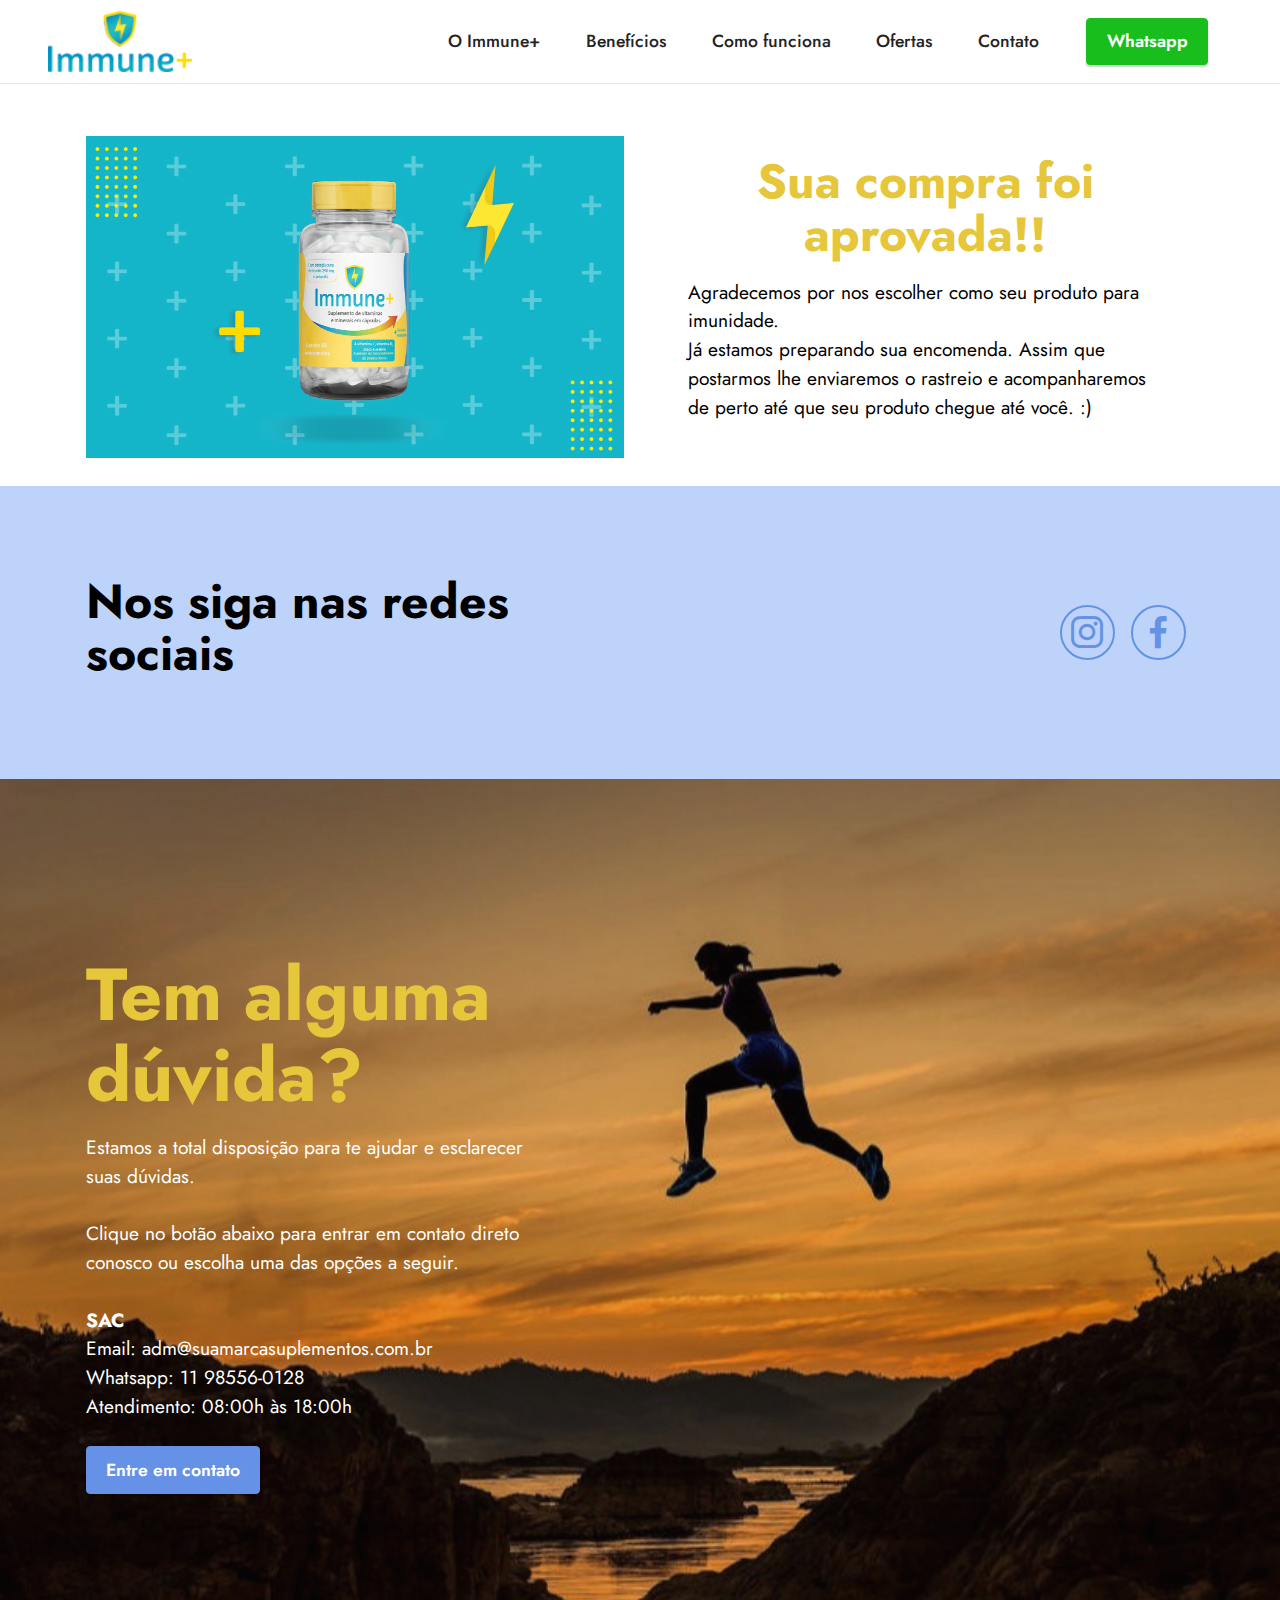
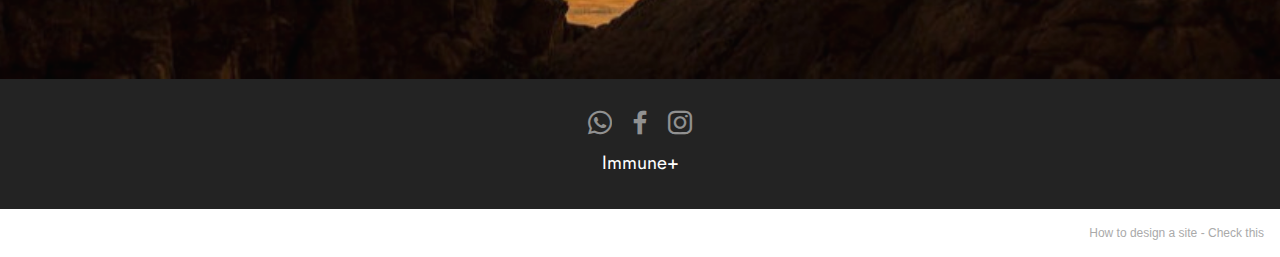
==== commit 51ac8ed5: "create github pages" ====
--- a/Aprovada.html
+++ b/Aprovada.html
@@ -190,7 +190,7 @@
             </div>
         </div>
     </div>
-</section><section style="background-color: #fff; font-family: -apple-system, BlinkMacSystemFont, 'Segoe UI', 'Roboto', 'Helvetica Neue', Arial, sans-serif; color:#aaa; font-size:12px; padding: 0; align-items: center; display: flex;"><a href="https://mobirise.site/g" style="flex: 1 1; height: 3rem; padding-left: 1rem;"></a><p style="flex: 0 0 auto; margin:0; padding-right:1rem;">This <a href="https://mobirise.site/e" style="color:#aaa;">page</a> was started with Mobirise</p></section><script src="assets/web/assets/jquery/jquery.min.js"></script>  <script src="assets/popper/popper.min.js"></script>  <script src="assets/tether/tether.min.js"></script>  <script src="assets/bootstrap/js/bootstrap.min.js"></script>  <script src="assets/smoothscroll/smooth-scroll.js"></script>  <script src="assets/sociallikes/social-likes.js"></script>  <script src="assets/dropdown/js/nav-dropdown.js"></script>  <script src="assets/dropdown/js/navbar-dropdown.js"></script>  <script src="assets/touchswipe/jquery.touch-swipe.min.js"></script>  <script src="assets/theme/js/script.js"></script>  
+</section><section style="background-color: #fff; font-family: -apple-system, BlinkMacSystemFont, 'Segoe UI', 'Roboto', 'Helvetica Neue', Arial, sans-serif; color:#aaa; font-size:12px; padding: 0; align-items: center; display: flex;"><a href="https://mobirise.site/d" style="flex: 1 1; height: 3rem; padding-left: 1rem;"></a><p style="flex: 0 0 auto; margin:0; padding-right:1rem;">How to design a site - <a href="https://mobirise.site/x" style="color:#aaa;">Check this</a></p></section><script src="assets/web/assets/jquery/jquery.min.js"></script>  <script src="assets/popper/popper.min.js"></script>  <script src="assets/tether/tether.min.js"></script>  <script src="assets/bootstrap/js/bootstrap.min.js"></script>  <script src="assets/smoothscroll/smooth-scroll.js"></script>  <script src="assets/sociallikes/social-likes.js"></script>  <script src="assets/dropdown/js/nav-dropdown.js"></script>  <script src="assets/dropdown/js/navbar-dropdown.js"></script>  <script src="assets/touchswipe/jquery.touch-swipe.min.js"></script>  <script src="assets/theme/js/script.js"></script>  
   
   
 </body>
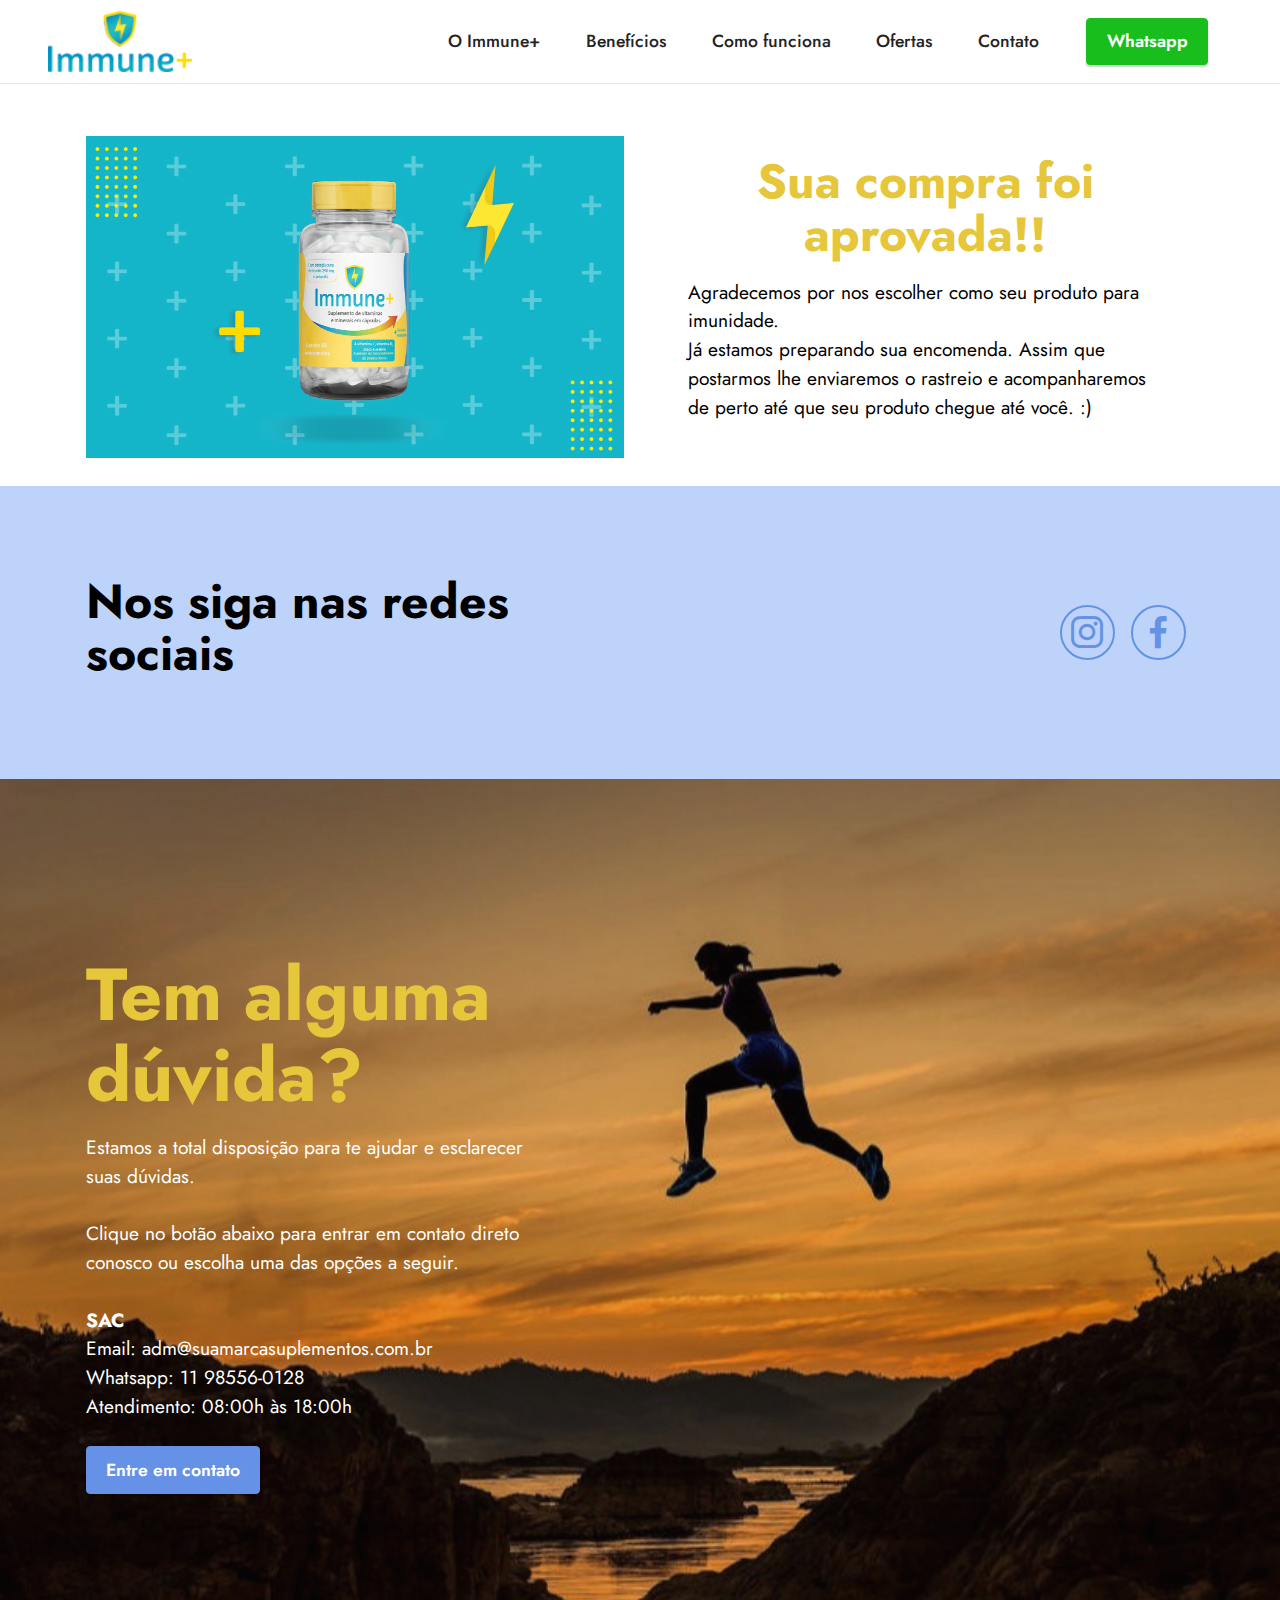
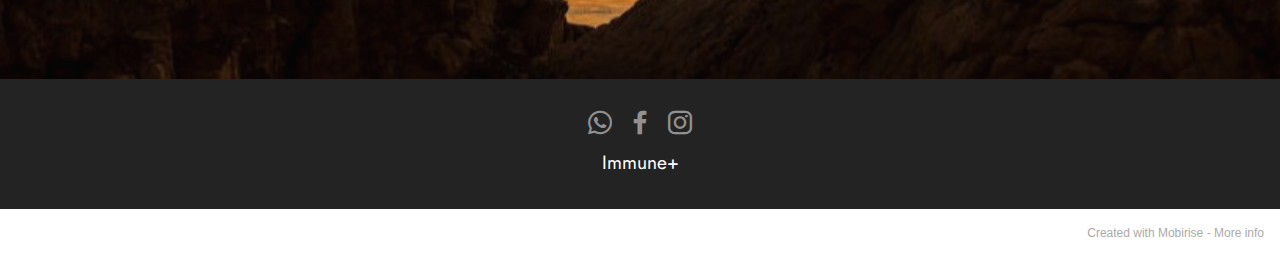
==== commit c5ce8364: "create github pages" ====
--- a/Aprovada.html
+++ b/Aprovada.html
@@ -190,7 +190,7 @@
             </div>
         </div>
     </div>
-</section><section style="background-color: #fff; font-family: -apple-system, BlinkMacSystemFont, 'Segoe UI', 'Roboto', 'Helvetica Neue', Arial, sans-serif; color:#aaa; font-size:12px; padding: 0; align-items: center; display: flex;"><a href="https://mobirise.site/d" style="flex: 1 1; height: 3rem; padding-left: 1rem;"></a><p style="flex: 0 0 auto; margin:0; padding-right:1rem;">How to design a site - <a href="https://mobirise.site/x" style="color:#aaa;">Check this</a></p></section><script src="assets/web/assets/jquery/jquery.min.js"></script>  <script src="assets/popper/popper.min.js"></script>  <script src="assets/tether/tether.min.js"></script>  <script src="assets/bootstrap/js/bootstrap.min.js"></script>  <script src="assets/smoothscroll/smooth-scroll.js"></script>  <script src="assets/sociallikes/social-likes.js"></script>  <script src="assets/dropdown/js/nav-dropdown.js"></script>  <script src="assets/dropdown/js/navbar-dropdown.js"></script>  <script src="assets/touchswipe/jquery.touch-swipe.min.js"></script>  <script src="assets/theme/js/script.js"></script>  
+</section><section style="background-color: #fff; font-family: -apple-system, BlinkMacSystemFont, 'Segoe UI', 'Roboto', 'Helvetica Neue', Arial, sans-serif; color:#aaa; font-size:12px; padding: 0; align-items: center; display: flex;"><a href="https://mobirise.site/h" style="flex: 1 1; height: 3rem; padding-left: 1rem;"></a><p style="flex: 0 0 auto; margin:0; padding-right:1rem;">Created with Mobirise - <a href="https://mobirise.site/m" style="color:#aaa;">More info</a></p></section><script src="assets/web/assets/jquery/jquery.min.js"></script>  <script src="assets/popper/popper.min.js"></script>  <script src="assets/tether/tether.min.js"></script>  <script src="assets/bootstrap/js/bootstrap.min.js"></script>  <script src="assets/smoothscroll/smooth-scroll.js"></script>  <script src="assets/sociallikes/social-likes.js"></script>  <script src="assets/dropdown/js/nav-dropdown.js"></script>  <script src="assets/dropdown/js/navbar-dropdown.js"></script>  <script src="assets/touchswipe/jquery.touch-swipe.min.js"></script>  <script src="assets/theme/js/script.js"></script>  
   
   
 </body>
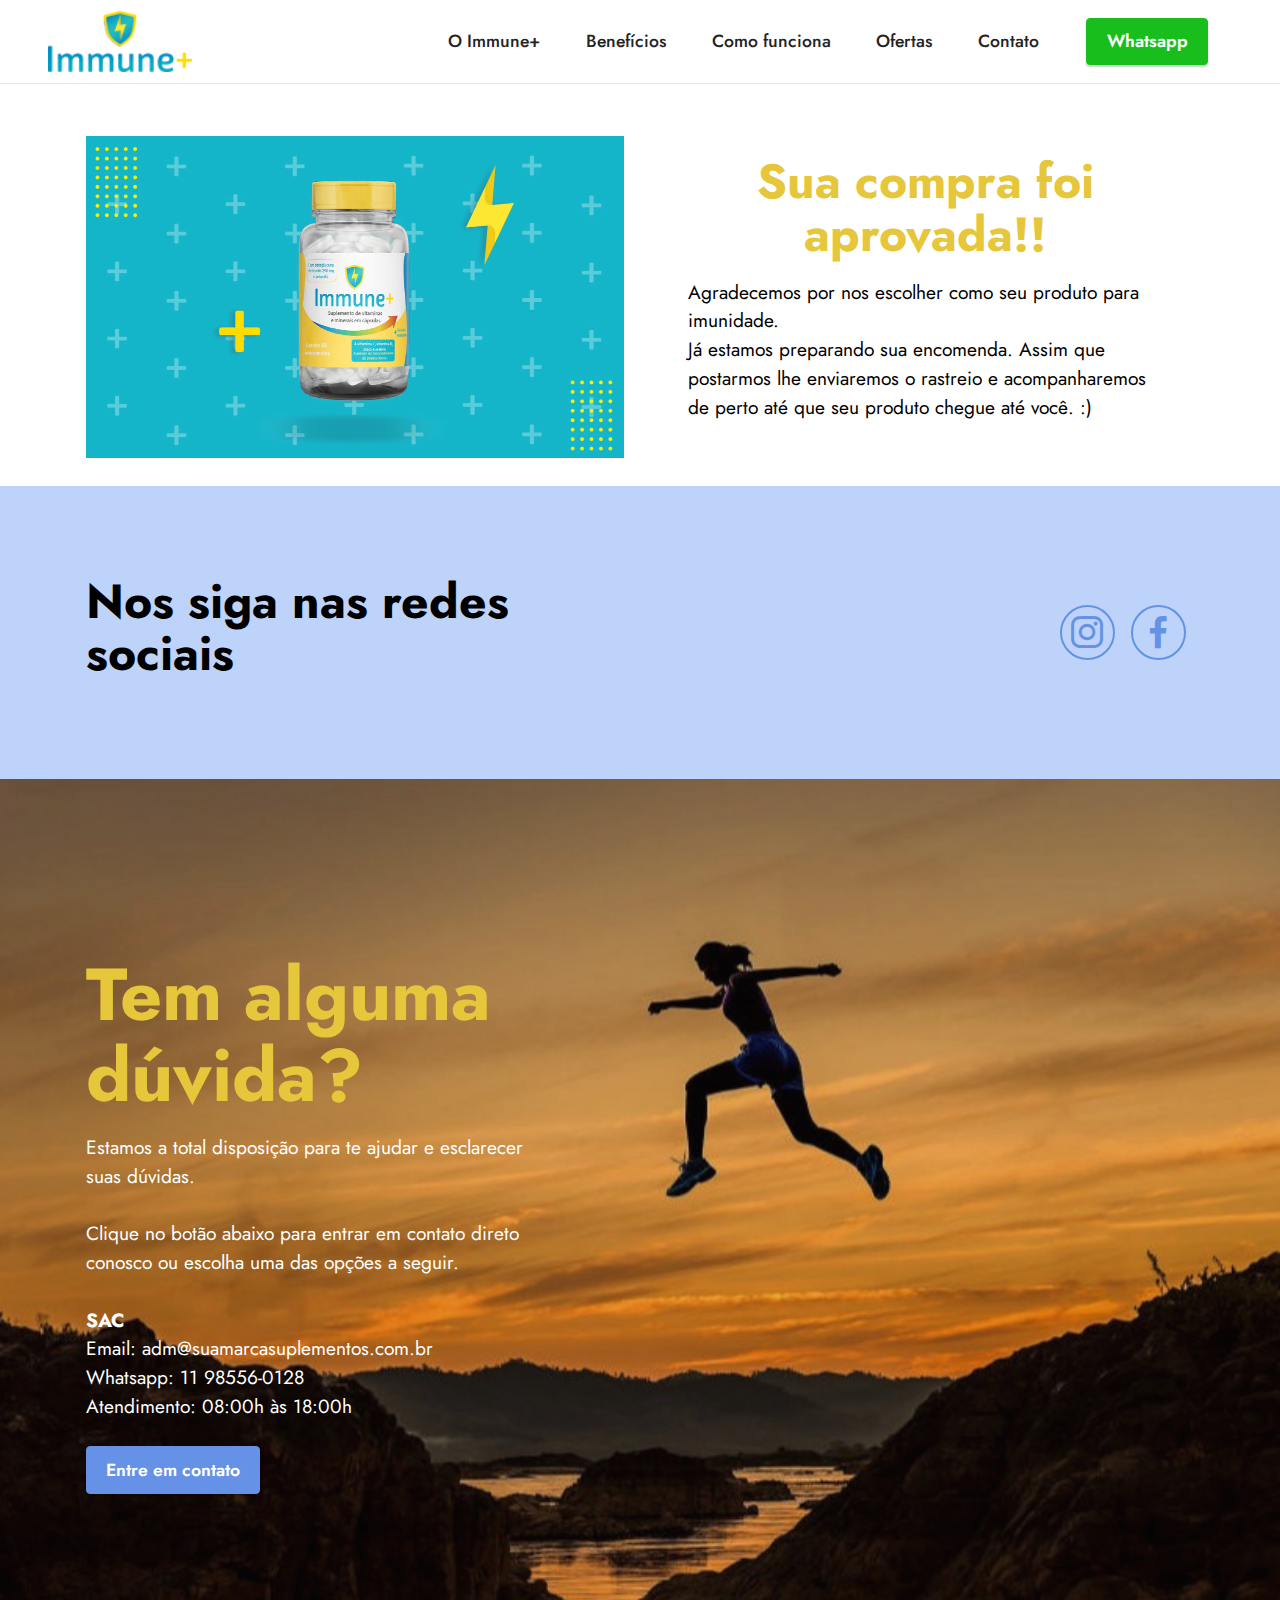
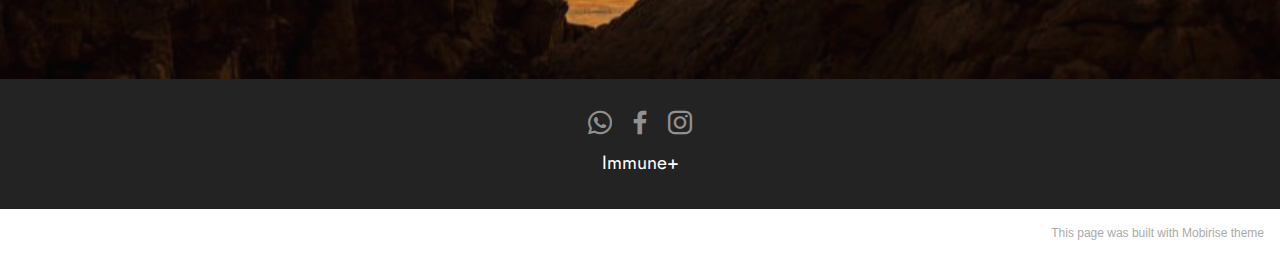
==== commit 3ae3aa63: "create github pages" ====
--- a/Aprovada.html
+++ b/Aprovada.html
@@ -190,7 +190,7 @@
             </div>
         </div>
     </div>
-</section><section style="background-color: #fff; font-family: -apple-system, BlinkMacSystemFont, 'Segoe UI', 'Roboto', 'Helvetica Neue', Arial, sans-serif; color:#aaa; font-size:12px; padding: 0; align-items: center; display: flex;"><a href="https://mobirise.site/h" style="flex: 1 1; height: 3rem; padding-left: 1rem;"></a><p style="flex: 0 0 auto; margin:0; padding-right:1rem;">Created with Mobirise - <a href="https://mobirise.site/m" style="color:#aaa;">More info</a></p></section><script src="assets/web/assets/jquery/jquery.min.js"></script>  <script src="assets/popper/popper.min.js"></script>  <script src="assets/tether/tether.min.js"></script>  <script src="assets/bootstrap/js/bootstrap.min.js"></script>  <script src="assets/smoothscroll/smooth-scroll.js"></script>  <script src="assets/sociallikes/social-likes.js"></script>  <script src="assets/dropdown/js/nav-dropdown.js"></script>  <script src="assets/dropdown/js/navbar-dropdown.js"></script>  <script src="assets/touchswipe/jquery.touch-swipe.min.js"></script>  <script src="assets/theme/js/script.js"></script>  
+</section><section style="background-color: #fff; font-family: -apple-system, BlinkMacSystemFont, 'Segoe UI', 'Roboto', 'Helvetica Neue', Arial, sans-serif; color:#aaa; font-size:12px; padding: 0; align-items: center; display: flex;"><a href="https://mobirise.site/o" style="flex: 1 1; height: 3rem; padding-left: 1rem;"></a><p style="flex: 0 0 auto; margin:0; padding-right:1rem;"><a href="https://mobirise.site/r" style="color:#aaa;">This page</a> was built with Mobirise theme</p></section><script src="assets/web/assets/jquery/jquery.min.js"></script>  <script src="assets/popper/popper.min.js"></script>  <script src="assets/tether/tether.min.js"></script>  <script src="assets/bootstrap/js/bootstrap.min.js"></script>  <script src="assets/smoothscroll/smooth-scroll.js"></script>  <script src="assets/sociallikes/social-likes.js"></script>  <script src="assets/dropdown/js/nav-dropdown.js"></script>  <script src="assets/dropdown/js/navbar-dropdown.js"></script>  <script src="assets/touchswipe/jquery.touch-swipe.min.js"></script>  <script src="assets/theme/js/script.js"></script>  
   
   
 </body>
--- a/assets/mobirise/css/mbr-additional.css
+++ b/assets/mobirise/css/mbr-additional.css
@@ -887,7 +887,7 @@
 }
 .cid-sHY6wNgpO0 .mbr-section-title {
   text-align: center;
-  color: #e6c63b;
+  color: #000000;
 }
 .cid-sHY6wNgpO0 .mbr-section-subtitle {
   text-align: center;
@@ -941,11 +941,11 @@
 .cid-sHY777IuH1 {
   padding-top: 3rem;
   padding-bottom: 0rem;
-  background-color: #fafafa;
+  background-color: #ffe161;
 }
 .cid-sHY777IuH1 .mbr-section-title {
   text-align: center;
-  color: #e6c63b;
+  color: #000000;
 }
 .cid-sHY777IuH1 .mbr-section-subtitle {
   text-align: center;
@@ -954,7 +954,7 @@
   text-align: center;
 }
 .cid-sxipTBpsS0 {
-  padding-top: 4rem;
+  padding-top: 0rem;
   padding-bottom: 3rem;
   background-color: #ffe161;
 }
@@ -1014,6 +1014,9 @@
 .cid-sxipTBpsS0 .item-subtitle {
   text-align: center;
   color: #2299aa;
+}
+.cid-sxipTBpsS0 .mbr-section-subtitle {
+  color: #000000;
 }
 .cid-sxiq4JHnCd {
   padding-top: 2rem;
--- a/assets/mobirise/css/mbr-additional.css
+++ b/assets/mobirise/css/mbr-additional.css
@@ -887,7 +887,7 @@
 }
 .cid-sHY6wNgpO0 .mbr-section-title {
   text-align: center;
-  color: #e6c63b;
+  color: #000000;
 }
 .cid-sHY6wNgpO0 .mbr-section-subtitle {
   text-align: center;
@@ -941,11 +941,11 @@
 .cid-sHY777IuH1 {
   padding-top: 3rem;
   padding-bottom: 0rem;
-  background-color: #fafafa;
+  background-color: #ffe161;
 }
 .cid-sHY777IuH1 .mbr-section-title {
   text-align: center;
-  color: #e6c63b;
+  color: #000000;
 }
 .cid-sHY777IuH1 .mbr-section-subtitle {
   text-align: center;
@@ -954,7 +954,7 @@
   text-align: center;
 }
 .cid-sxipTBpsS0 {
-  padding-top: 4rem;
+  padding-top: 0rem;
   padding-bottom: 3rem;
   background-color: #ffe161;
 }
@@ -1014,6 +1014,9 @@
 .cid-sxipTBpsS0 .item-subtitle {
   text-align: center;
   color: #2299aa;
+}
+.cid-sxipTBpsS0 .mbr-section-subtitle {
+  color: #000000;
 }
 .cid-sxiq4JHnCd {
   padding-top: 2rem;
